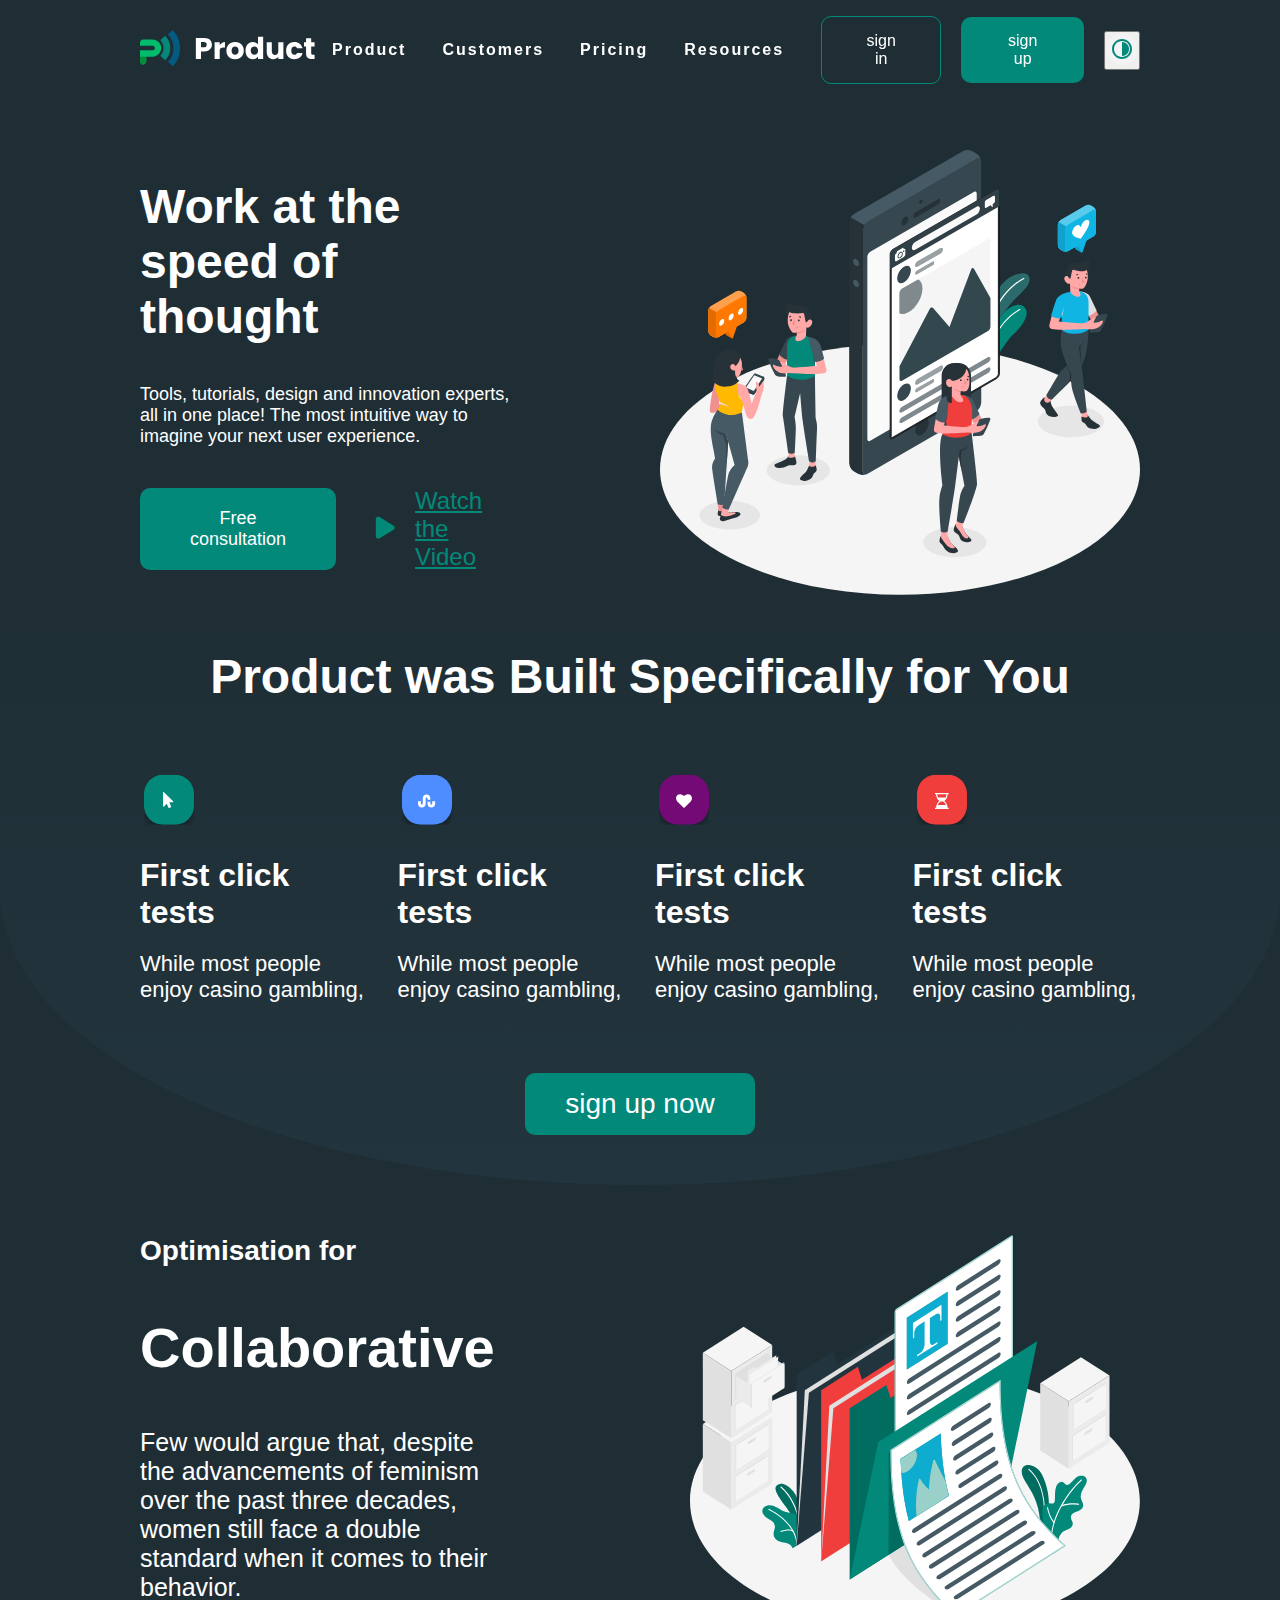
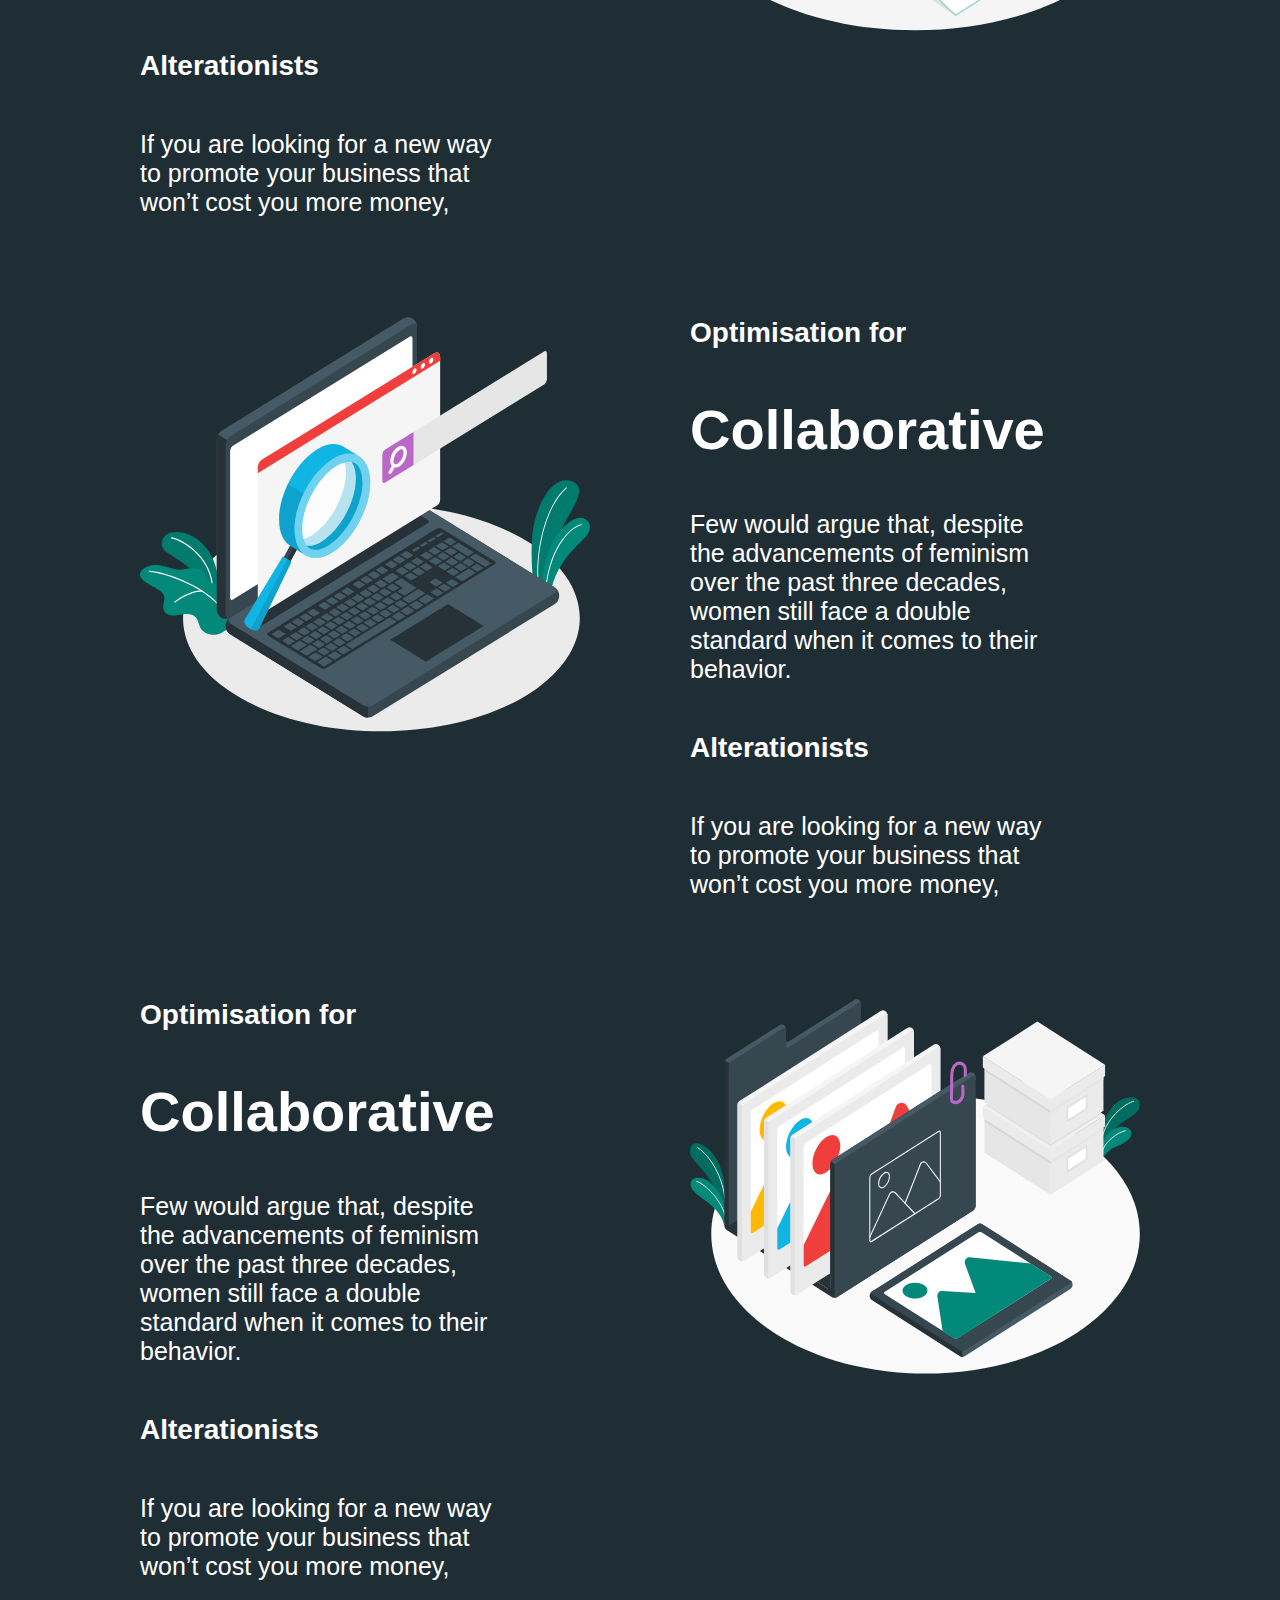
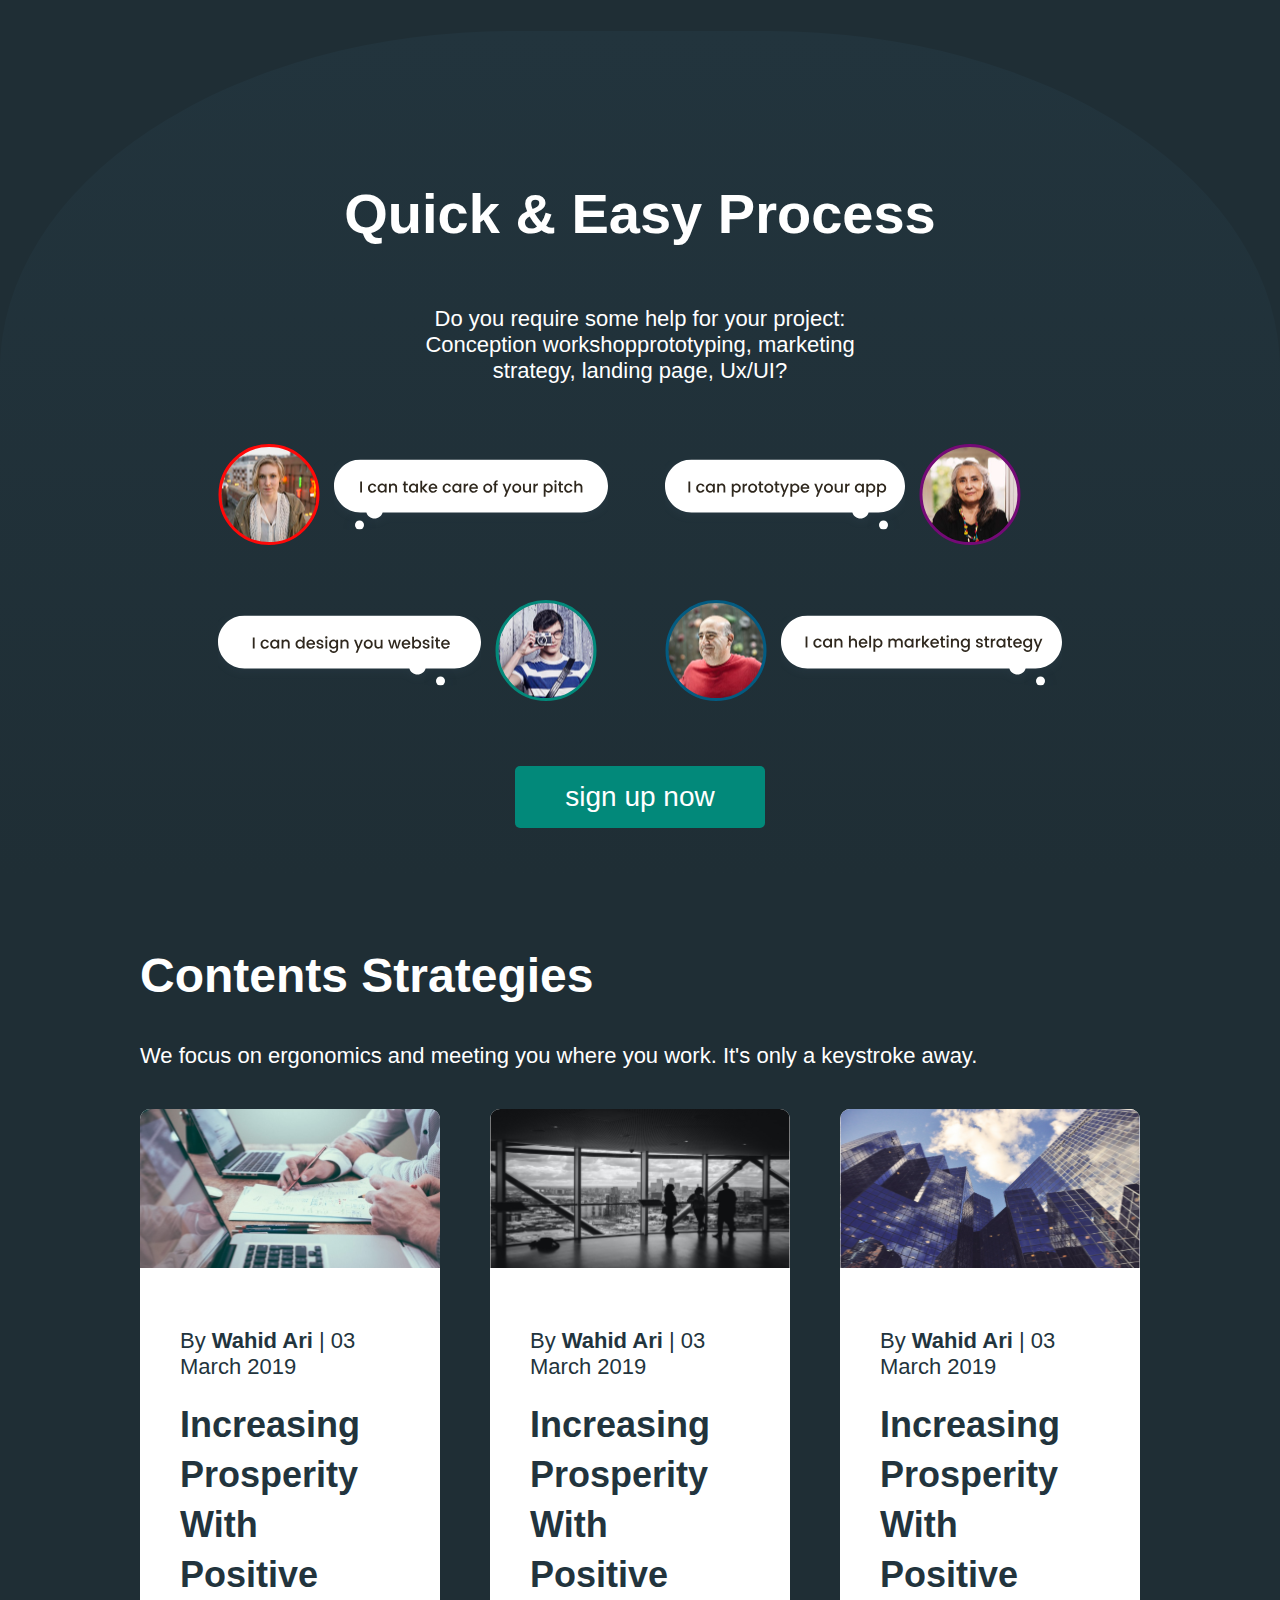
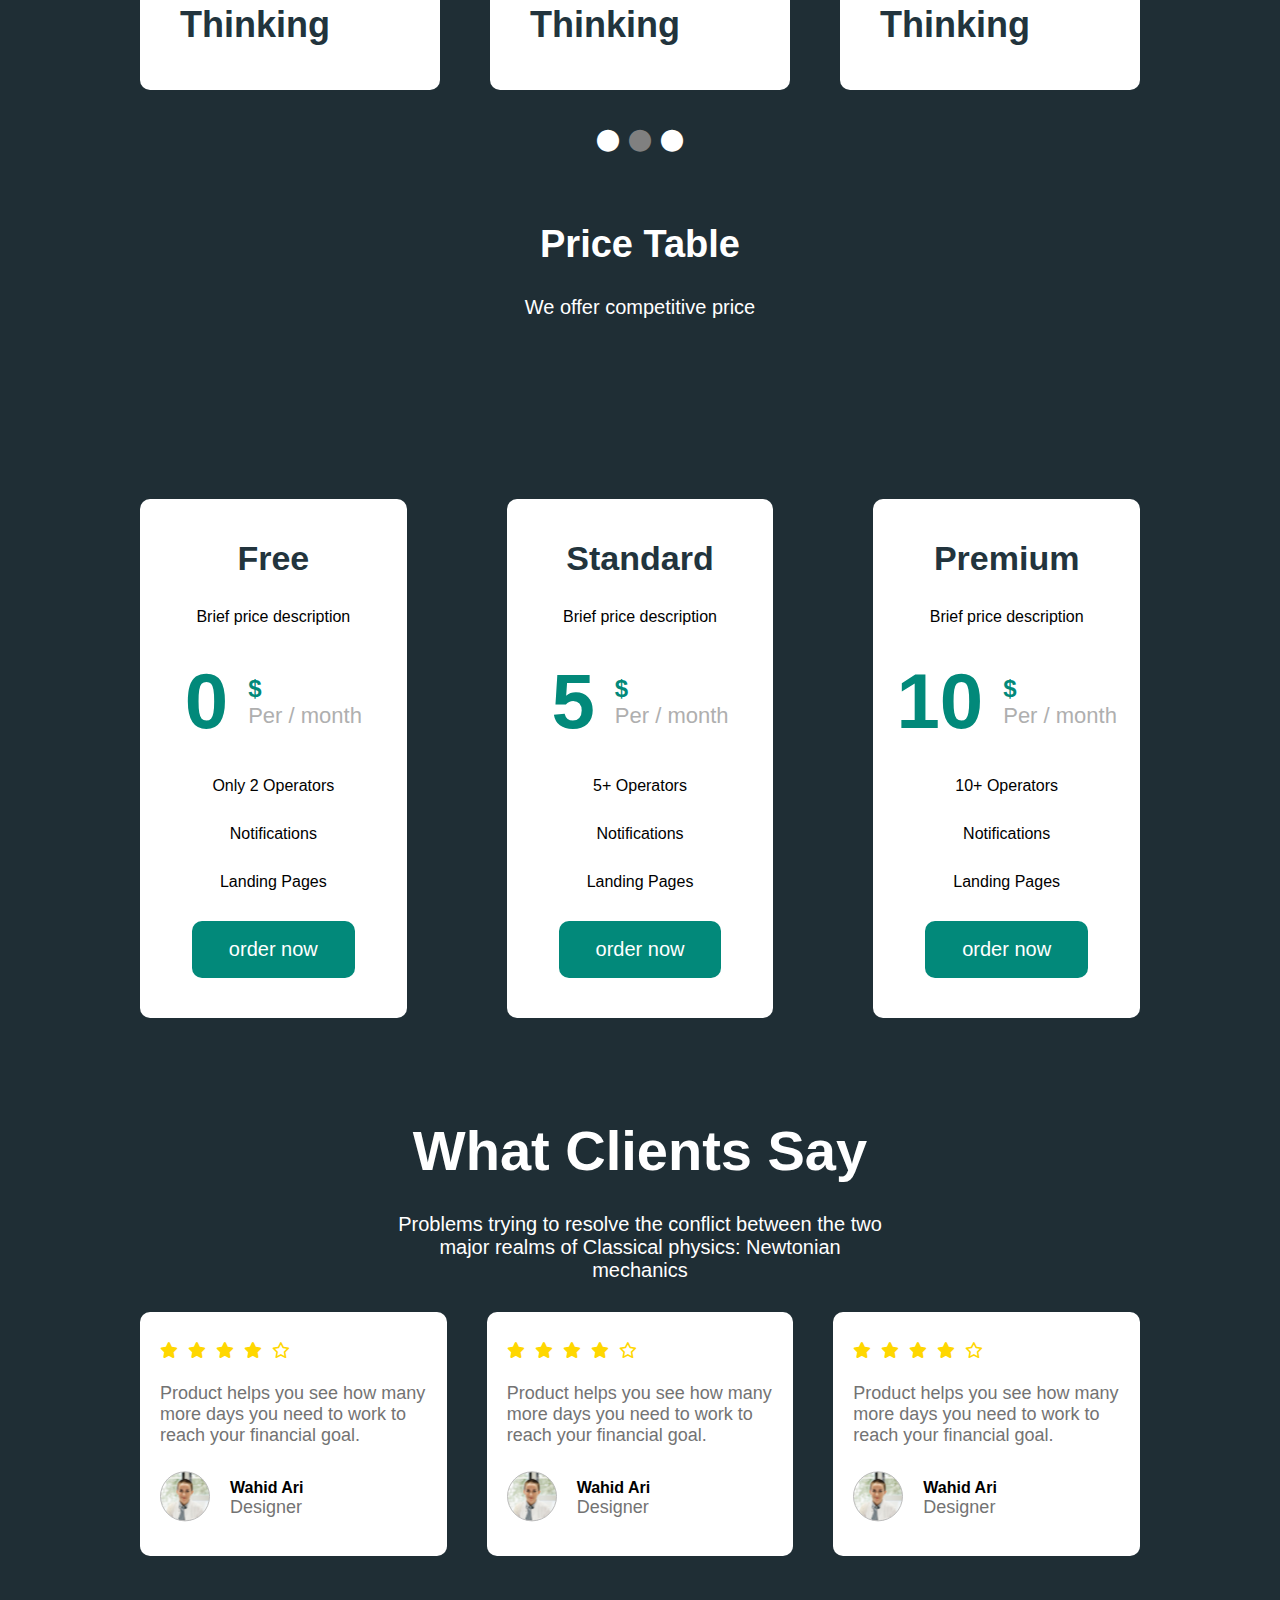
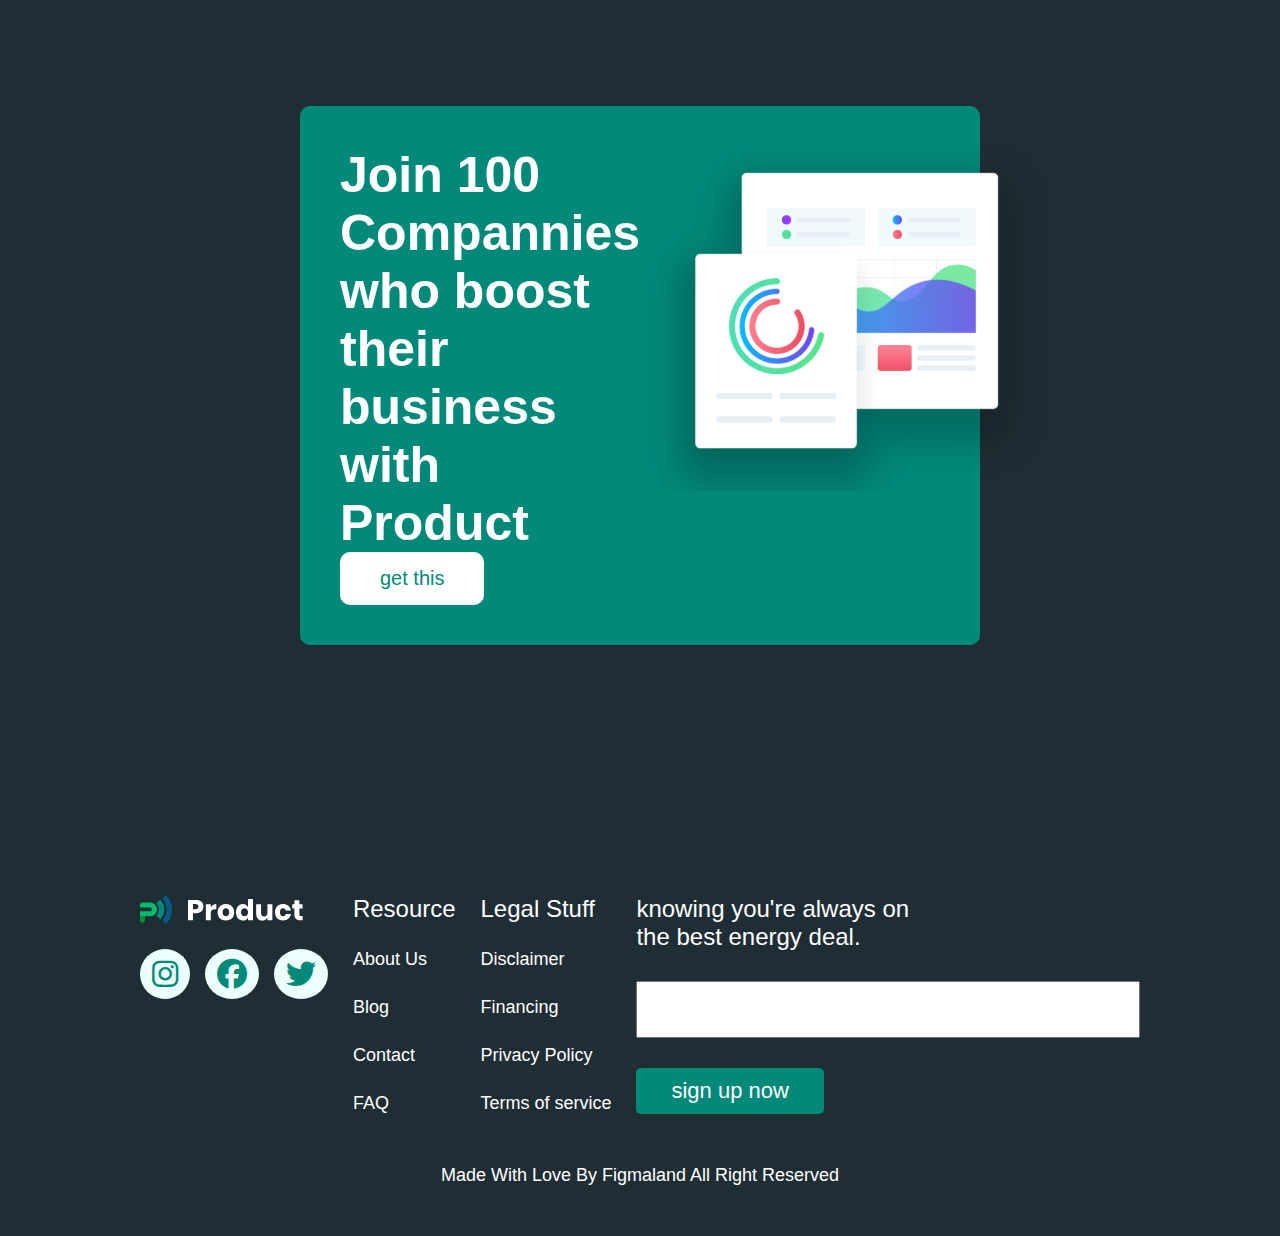
==== index.html @ 816d4dd4 "first commit" ====
<!DOCTYPE html>
<html lang="en">
  <head >
    <meta charset="UTF-8" />
    <meta name="viewport" content="width=device-width, initial-scale=1.0" />
    <link
      rel="stylesheet"
      href="https://cdnjs.cloudflare.com/ajax/libs/font-awesome/6.5.1/css/all.min.css"
    />
    <link rel="stylesheet" href="./css/style.min.css" />
    <title>Figma25</title>
  </head>
  <body class="body">
    <header class="header">
      <nav class="navbar">
        <div class="logo">
          <span><img src="./images/logo.svg" alt="" /></span>
          <span><img src="./images/logo2.svg" alt="" /></span>
        </div>

        <div class="nav-links2">
          <ul class="nav-2">
            <li><a href="#">Product</a></li>
            <li><a href="#">Customers</a></li>
            <li><a href="#">Pricing</a></li>
            <li><a href="#">Resources</a></li>
          </ul>

          <button onclick="save()">
            <!-- <i class="fa-solid fa-xmark"></i> -->
            <i class="fa-solid fa-arrow-left"></i>
          </button>
        </div>

        <div class="nav-right">
          <ul class="nav-links">
            <li class="links1"><a href="#">Product</a></li>
            <li class="links1"><a href="#">Customers</a></li>
            <li class="links1"><a href="#">Pricing</a></li>
            <li class="links1"><a href="#">Resources</a></li>
          </ul>
          <button class="nav-btn2">sign in</button>
          <button class="nav-btn">sign up</button>
          <button class="darkMode"><img src="./images/nav-right.svg" alt="" /></button>
          <button class="upp-btn burger">
            <!-- <i class="fa-solid fa-angles-down"></i> -->
            <!-- <i class="fa-solid fa-bars"></i> -->
            <i class="fa-solid fa-arrow-right"></i>
          </button>
        </div>
      </nav>
    </header>

    <main class="main">
      <section class="hero">
        <div class="hero-info">
          <h1>Work at the speed of thought</h1>
          <p>
            Tools, tutorials, design and innovation experts, all in one place!
            The most intuitive way to imagine your next user experience.
          </p>
          <div class="hero-play">
            <span><button class="hero-btn">Free consultation</button></span>
            <span class="hero-play__icon">
              <i class="fa-solid fa-play"></i>
              <ul>
                <li><a href="#">Watch the Video</a></li>
              </ul>
            </span>
          </div>
        </div>
        <div class="hero-img">
          <img src="./images/hero.svg" alt="" />
        </div>
      </section>

      <section class="product">
        <h1>Product was Built Specifically for You</h1>

        <div class="product-items">
          <div class="product-item">
            <span><img src="./images/icon1svg.svg" alt="" /></span>
            <h2>First click tests</h2>
            <p>While most people enjoy casino gambling,</p>
          </div>
          <div class="product-item">
            <span><img src="./images/icon2.svg" alt="" /></span>
            <h2>First click tests</h2>
            <p>While most people enjoy casino gambling,</p>
          </div>
          <div class="product-item">
            <span><img src="./images/icon3.svg" alt="" /></span>
            <h2>First click tests</h2>
            <p>While most people enjoy casino gambling,</p>
          </div>
          <div class="product-item">
            <span><img src="./images/icon4.svg" alt="" /></span>
            <h2>First click tests</h2>
            <p>While most people enjoy casino gambling,</p>
          </div>
        </div>
        <span><button class="product-btn">sign up now</button></span>
      </section>

      <section class="cards">
        <div class="card-info">
            <h5>Optimisation for</h5>
            <h2>Collaborative</h2>
            <p>Few would argue that, despite the advancements of feminism over the past three decades, women still face a double standard when it comes to their behavior. </p>
            <h5>Alterationists</h5>
            <p>If you are looking for a new way to promote your business that won’t cost you more money, </p>
        </div>
        <div class="card-img">
            <img src="./images/card1.svg" alt="">
        </div>
      </section>
      <section class="cards">
        <div class="card-img">
            <img src="./images/card2.svg" alt="">
        </div>
        <div class="card-info">
            <h5>Optimisation for</h5>
            <h2>Collaborative</h2>
            <p>Few would argue that, despite the advancements of feminism over the past three decades, women still face a double standard when it comes to their behavior. </p>
            <h5>Alterationists</h5>
            <p>If you are looking for a new way to promote your business that won’t cost you more money, </p>
        </div>
      </section>
      <section class="cards">
        <div class="card-info">
            <h5>Optimisation for</h5>
            <h2>Collaborative</h2>
            <p>Few would argue that, despite the advancements of feminism over the past three decades, women still face a double standard when it comes to their behavior. </p>
            <h5>Alterationists</h5>
            <p>If you are looking for a new way to promote your business that won’t cost you more money, </p>
        </div>
        <div class="card-img">
            <img src="./images/card3.svg" alt="">
        </div>
      </section>

      <!-- QUICK -->
      <section class="quick">
        <h1>Quick & Easy Process</h1>
        <p>Do you require some help for your project: Conception workshopprototyping, marketing strategy, landing page, Ux/UI?
        </p>
        <div class="quick-img">
            <span><img src="./images/quick.svg" alt=""></span>
            <span><img src="./images/quick2.svg" alt=""></span>
            <span><img src="./images/quick3.svg" alt=""></span>
            <span><img src="./images/quick4.svg" alt=""></span>
        </div>
        <span><button class="quick-btn">sign up now</button></span>
      </section>
      <!-- /QUICK -->


      <section class="content">
        <h1>Contents Strategies</h1>
        <p>We focus on ergonomics and meeting you where you work. It's only a keystroke away. </p>
        <div class="content-items">
          <div class="content-item">
            <img src="./images/content1.svg" alt="">
            <div class="content-item__text">
              <p>By <b>Wahid Ari</b> |  03 March 2019</p>  
              <h3>Increasing Prosperity With Positive Thinking</h3>
            </div>
          </div>
          <div class="content-item">
            <img src="./images/content2.svg" alt="">
            <div class="content-item__text">
              <p>By <b>Wahid Ari</b> |  03 March 2019</p>  
              <h3>Increasing Prosperity With Positive Thinking</h3>
            </div>
          </div>
          <div class="content-item">
            <img src="./images/content3.svg" alt="">
            <div class="content-item__text">
              <p>By <b>Wahid Ari</b> |  03 March 2019</p>  
              <h3>Increasing Prosperity With Positive Thinking</h3>
            </div>
          </div>
        </div>
        <div class="content-sircle">
          <span><i class="fa-solid fa-circle"></i></span>
          <span><i class="fa-solid fa-circle sircle1"></i></span>
          <span><i class="fa-solid fa-circle"></i></span>
        </div>
      </section>

      <section class="table">
        <h1 class="table-title">Price Table</h1>
        <p class="table-info">We offer competitive price</p>

        <div class="table-cards">
          <div class="table-card">
            <h2 class="table-card__title">Free</h2>
            <p>Brief price description</p>
            <div class="table-card__permonth">
              <h1>0</h1>
              <span>
                <h2>$</h2>
                <p>Per / month</p>
              </span>
            </div>
            <p>Only 2 Operators</p>
            <p>Notifications</p>
            <p>Landing Pages</p>
            <span><button class="table-btn">order now</button></span>
          </div>
          <div class="table-card">
            <h2 class="table-card__title">Standard</h2>
            <p>Brief price description</p>
            <div class="table-card__permonth">
              <h1>5</h1>
              <span>
                <h2>$</h2>
                <p>Per / month</p>
              </span>
            </div>
            <p>5+ Operators</p>
            <p>Notifications</p>
            <p>Landing Pages</p>
            <span><button class="table-btn">order now</button></span>
          </div>
          <div class="table-card">
            <h2 class="table-card__title">Premium</h2>
            <p>Brief price description</p>
            <div class="table-card__permonth">
              <h1>10</h1>
              <span>
                <h2>$</h2>
                <p>Per / month</p>
              </span>
            </div>
            <p>10+ Operators</p>
            <p>Notifications</p>
            <p>Landing Pages</p>
            <span><button class="table-btn">order now</button></span>
          </div>
        </div>
      </section>

      <section class="clients">
        <h1>What Clients Say</h1>
        <p>Problems trying to resolve the conflict between 
          the two major realms of Classical physics: Newtonian mechanics </p>
        <div class="clients-items">
          <div class="clients-item">
            <span class="stars">
              <i class="fa-solid fa-star"></i>
              <i class="fa-solid fa-star"></i>
              <i class="fa-solid fa-star"></i>
              <i class="fa-solid fa-star"></i>
              <i class="fa-regular fa-star"></i>
            </span>
            <p>Product helps you see how many 
              more days you need to work to 
              reach your financial goal.</p>
            <div class="client-img">
              <span><img src="./images/client1.svg" alt=""></span>
              <span>
                <h4>Wahid Ari</h4>
                <p>Designer</p>
              </span>
            </div>
          </div>
          <div class="clients-item">
            <span class="stars">
              <i class="fa-solid fa-star"></i>
              <i class="fa-solid fa-star"></i>
              <i class="fa-solid fa-star"></i>
              <i class="fa-solid fa-star"></i>
              <i class="fa-regular fa-star"></i>
            </span>
            <p>Product helps you see how many 
              more days you need to work to 
              reach your financial goal.</p>
            <div class="client-img">
              <span><img src="./images/client1.svg" alt=""></span>
              <span>
                <h4>Wahid Ari</h4>
                <p>Designer</p>
              </span>
            </div>
          </div>
          <div class="clients-item">
            <span class="stars">
              <i class="fa-solid fa-star"></i>
              <i class="fa-solid fa-star"></i>
              <i class="fa-solid fa-star"></i>
              <i class="fa-solid fa-star"></i>
              <i class="fa-regular fa-star"></i>
            </span>
            <p>Product helps you see how many 
              more days you need to work to 
              reach your financial goal.</p>
            <div class="client-img">
              <span><img src="./images/client1.svg" alt=""></span>
              <span>
                <h4>Wahid Ari</h4>
                <p>Designer</p>
              </span>
            </div>
          </div>
        </div>
      </section>

      <section class="biznes">
        <div class="biznes-box">
          <div class="biznes-info">
            <h1>Join 100 Compannies who boost their business with Product</h1>
            <span><button class="biznes-btn">get this</button></span>
          </div>
          <div class="biznes-img">
            <img src="./images/biznes.svg" alt="">
          </div>
        </div>
      </section>


    </main>

    <footer>
      <div class="footer-boxes">
        <div class="footer-logo">
          <span>
            <img src="./images/footer-logo.svg" alt="">
          </span>
          <span class="footer-logo__icons">
            <i class="fa-brands fa-instagram"></i>
            <i class="fa-brands fa-facebook"></i>
            <i class="fa-brands fa-twitter"></i>
          </span>
        </div>
  
        <ul>
          <li>Resource</li>
          <li><a href="#">About Us</a></li>
          <li><a href="#">Blog</a></li>
          <li><a href="#">Contact</a></li>
          <li><a href="#">FAQ</a></li>
        </ul>
        <ul>
          <li>Legal Stuff</li>
          <li><a href="#">Disclaimer</a></li>
          <li><a href="#">Financing</a></li>
          <li><a href="#">Privacy Policy</a></li>
          <li><a href="#">Terms of service</a></li>
        </ul>
  
        <div class="footer-right">
          <p>
            knowing you're always on the best energy deal. 
          </p>
          <div class="footer-input">
            <input type="text">
          </div>
          <span><button class="footer-btn">sign up now</button></span>
        </div>
      </div>

      <p class="footer-last-info">Made With Love By Figmaland All Right Reserved 
      </p>
    </footer>


    <script src="./main.js"></script>
  </body>
</html>
---- css/style.min.css ----
*{padding:0;margin:0;box-sizing:border-box;list-style:none;text-decoration:none;font-family:sans-serif}* i{cursor:pointer}* button{cursor:pointer}main{width:100%;background-color:#1f2e35;padding:50px 0 100px}header{width:100%;height:100px;padding:0 120px;display:flex;flex-direction:column;justify-content:center;position:sticky;top:0;gap:20px;background-color:#1f2e35;z-index:999}header nav{animation-name:navigation;animation-timing-function:ease;animation-duration:1s;width:100%;display:flex;justify-content:space-between;align-items:center;padding:0 20px;position:sticky;top:0}header nav .logo{display:flex;align-items:center;gap:15px}header nav .logo span img{cursor:pointer}header nav .nav-links{display:flex;gap:2px;align-items:center}header nav .nav-links li a{color:#fff;padding:5px 15px;border:2px solid rgba(0,0,0,0);transition:.6s;border-radius:5px;font-size:16px;font-weight:600;letter-spacing:2px}header nav .nav-links li a:focus{color:red}header nav .nav-links2{width:100%;-webkit-backdrop-filter:blur(10px);backdrop-filter:blur(10px);height:100vh;position:absolute;top:0;left:0;transform:translateX(-150%);transition:.8s;z-index:999;display:flex;padding-top:100px;flex-direction:column;gap:80px}header nav .nav-links2 .nav-2{display:flex;flex-direction:column;gap:50px;width:100%;align-items:center}header nav .nav-links2 .nav-2 li a{padding:10px 40px;border-radius:10px;color:#2a2a2a;background-color:#f0f8ff;box-shadow:1px 1px 10px gray;font-size:18px;transition:.5s}header nav .nav-links2 .nav-2 li a:hover{box-shadow:1px 1px 10px #202e3d}header nav .nav-links2 button{position:absolute;top:20px;right:20px;border:none;background:rgba(0,0,0,0)}header nav .nav-links2 button i{font-size:24px;color:#2a2a2a;transition:.2s;background-color:#f0f8ff;padding:6px 10px;border-radius:5px}header nav .nav-links2 button i:active{transform:rotate(720deg);transform:translateX(-100px)}header nav .nav-right{display:flex;align-items:center;gap:20px}header nav .nav-right .nav-btn{padding:15px 40px;border:none;border-radius:10px;color:#fff;font-size:16px;cursor:pointer;background-color:#02897a;transition:.6s}header nav .nav-right .nav-btn:hover{box-shadow:5px 5px 3px #02897a}header nav .nav-right .nav-btn2{background-color:rgba(0,0,0,0);padding:15px 40px;border:1px solid #02897a;border-radius:10px;color:#fff;font-size:16px;cursor:pointer;transition:.6s}header nav .nav-right .nav-btn2:hover{box-shadow:5px 5px 3px #02897a}header nav .nav-right .upp-btn{border-radius:50%;outline:none;border:none;display:flex;justify-content:center;align-items:center;display:none}header nav .nav-right .upp-btn i{display:flex;justify-content:center;align-items:center;color:#202e3d;cursor:pointer;font-size:22px;transition:.5s;background-color:#f0f8ff;padding:6px 10px;border-radius:5px}header .nav22 p{color:#e4e4e4}@media(max-width: 786px){header{padding:0 20px}header nav ul .links1{display:none}header nav .nav-right .upp-btn{display:block}}.navbar.active .nav-links2{transform:translateX(0)}.navbar.active .nav-right .upp-btn{transition:.4s;transform:translateX(600px)}.body.avtive .main{background-color:#fff}@keyframes navigation{0%{transform:translateY(-120px)}100%{transform:translateX(0)}}.hero{display:flex;padding:0 140px}.hero .hero-info{flex:1;display:flex;flex-direction:column;justify-content:center;gap:40px;padding-right:15%;animation-name:hero-left;animation-timing-function:ease;animation-duration:1s}.hero .hero-info h1{font-size:48px;color:#fff}.hero .hero-info p{font-size:18px;color:#fff}.hero .hero-info .hero-play{display:flex;align-items:center;gap:40px}.hero .hero-info .hero-play .hero-btn{padding:20px 50px;border:none;border-radius:10px;color:#fff;background-color:#02897a;font-size:18px;cursor:pointer;transition:.6s}.hero .hero-info .hero-play .hero-btn:hover{box-shadow:5px 5px 3px #02897a}.hero .hero-info .hero-play .hero-play__icon{display:flex;align-items:center;gap:20px}.hero .hero-info .hero-play .hero-play__icon i{color:#02897a;font-size:25px}.hero .hero-info .hero-play .hero-play__icon ul li a{font-size:24px;text-decoration:underline;color:#02897a}.hero .hero-img{flex:1.3;animation-name:hero-right;animation-timing-function:ease;animation-duration:1s}.hero .hero-img img{width:100%}@keyframes hero-left{0%{transform:translateX(-500px)}100%{transform:translateX(0)}}@keyframes hero-right{0%{transform:translateX(500px)}100%{transform:translateX(0)}}.product{width:100%;display:flex;flex-direction:column;align-items:center;gap:40px;padding:50px 0;border-radius:0 0 50% 50%;background:linear-gradient(to bottom, #1F2E35, #22343D)}.product h1{color:#fff;font-size:48px}.product .product-items{width:100%;display:flex;gap:30px;padding:30px 140px}.product .product-items .product-item{flex:1;display:flex;flex-direction:column;gap:20px}.product .product-items .product-item h2{color:#fff;font-size:32px}.product .product-items .product-item p{color:#fff;font-size:22px}.product .product-btn{padding:15px 40px;border-radius:10px;border:none;background-color:#02897a;font-size:28px;color:#fff}.cards{width:100%;padding:50px 140px;display:flex;gap:100px}.cards .card-img{flex:1}.cards .card-img img{width:100%}.cards .card-info{flex:1;display:flex;flex-direction:column;justify-content:center;gap:48px}.cards .card-info h5{color:#fff;font-size:28px}.cards .card-info h2{font-size:56px;color:#fff}.cards .card-info p{font-size:25px;color:#fff;width:80%;font-weight:100}.quick{width:100%;display:flex;flex-direction:column;gap:60px;align-items:center;padding:150px 0 50px;border-radius:40% 40% 0% 0%;background:linear-gradient(to top, #1F2E35, #22343D)}.quick h1{font-size:56px;color:#fff}.quick p{font-size:22px;color:#fff;width:40%;text-align:center}.quick .quick-img{display:grid;grid-template-columns:repeat(2, 1fr);gap:50px}.quick .quick-btn{padding:15px 50px;border-radius:5px;border:none;background-color:#02897a;font-size:28px;color:#fff}.content{width:100%;display:flex;flex-direction:column;padding:70px 140px 20px;gap:40px}.content h1{font-size:48px;color:#fff}.content p{font-size:22px;color:#fff}.content .content-items{width:100%;display:flex;gap:50px}.content .content-items .content-item{flex:1;display:flex;flex-direction:column;gap:20px;background-color:#fff;transition:.6s;border-radius:10px}.content .content-items .content-item:hover{box-shadow:1px 1px 10px #fff}.content .content-items .content-item img{width:100%;border-radius:10px 10px 0 0}.content .content-items .content-item .content-item__text{display:flex;flex-direction:column;gap:20px;padding:40px}.content .content-items .content-item .content-item__text p{color:#22343d}.content .content-items .content-item .content-item__text h3{color:#22343d;font-size:36px;line-height:50px}.content .content-sircle{display:flex;justify-content:center;gap:10px}.content .content-sircle i{font-size:22px;color:#fff}.content .content-sircle .sircle1{color:gray}.table{width:100%;display:flex;flex-direction:column;gap:30px;padding:50px 140px;align-items:center}.table .table-title{font-size:38px;color:#fff}.table .table-info{font-size:20px;color:#fff}.table .table-cards{width:100%;display:flex;gap:100px;padding-top:150px}.table .table-cards .table-card{background-color:#fff;flex:1;display:flex;flex-direction:column;align-items:center;gap:30px;padding:40px 0;transition:.6s;border-radius:10px}.table .table-cards .table-card .table-card__title{font-size:34px;color:#22343d}.table .table-cards .table-card .table-card__permonth{display:flex;gap:20px;align-items:center}.table .table-cards .table-card .table-card__permonth h1{font-size:78px;color:#02897a;font-weight:900}.table .table-cards .table-card .table-card__permonth span h2{color:#02897a;font-size:24px}.table .table-cards .table-card .table-card__permonth span p{color:#afafaf;font-size:22px}.table .table-cards .table-card .table-btn{padding:15px 35px;font-size:20px;border-radius:10px;border:2px solid rgba(0,0,0,0);color:#fff;background-color:#02897a}.table .table-cards .table-card:hover{background-color:#02897a;color:#fff}.table .table-cards .table-card:hover .table-card__title{color:#fff}.table .table-cards .table-card:hover .table-card__permonth h1{color:#fff}.table .table-cards .table-card:hover .table-card__permonth h2{color:#fff}.table .table-cards .table-card:hover .table-card__permonth p{color:#fff}.table .table-cards .table-card:hover .table-btn{background-color:#fff;color:#02897a}.clients{width:100%;display:flex;flex-direction:column;gap:30px;align-items:center;padding:50px 140px}.clients h1{font-size:56px;text-align:center;color:#fff}.clients p{font-size:20px;text-align:center;color:#fff;width:50%}.clients .clients-items{width:100%;display:flex;gap:40px}.clients .clients-items .clients-item{flex:1;background-color:#fff;display:flex;flex-direction:column;gap:25px;padding:30px 20px;border-radius:10px}.clients .clients-items .clients-item .stars{display:flex;gap:10px}.clients .clients-items .clients-item .stars i{color:gold}.clients .clients-items .clients-item p{font-size:18px;color:#737373;width:100%;text-align:start}.clients .clients-items .clients-item .client-img{display:flex;align-items:center;gap:20px}.biznes{width:100%;padding:100px 300px}.biznes .biznes-box{background-color:#02897a;border-radius:10px;padding:40px;display:flex}.biznes .biznes-box .biznes-info{flex:2;display:flex;flex-direction:column;justify-content:space-evenly}.biznes .biznes-box .biznes-info h1{font-size:50px;color:#fff}.biznes .biznes-box .biznes-info .biznes-btn{padding:15px 40px;font-size:20px;color:#02897a;background-color:#fff;border:none;border-radius:10px}.biznes .biznes-box .biznes-iimg{flex:1}.biznes .biznes-box .biznes-iimg img{width:100%}footer{width:100%;padding:50px 140px;background-color:#1f2e35}footer .footer-boxes{display:flex;justify-content:space-between;width:100%}footer .footer-boxes .footer-logo{display:flex;flex-direction:column;gap:20px}footer .footer-boxes .footer-logo .footer-logo__icons{display:flex;gap:15px}footer .footer-boxes .footer-logo .footer-logo__icons i{font-size:30px;padding:10px 12px;border-radius:50%;background-color:#edfffc;color:#02897a}footer .footer-boxes ul{display:flex;flex-direction:column;gap:20px}footer .footer-boxes ul li{font-size:24px;color:#fff}footer .footer-boxes ul li a{color:#fff;font-size:18px}footer .footer-boxes .footer-right{display:flex;flex-direction:column;gap:30px}footer .footer-boxes .footer-right p{color:#fff;font-size:24px;width:60%}footer .footer-boxes .footer-right .footer-input{width:100%}footer .footer-boxes .footer-right .footer-input input{width:100%;padding:15px 5px;font-size:20px;outline:none}footer .footer-boxes .footer-right .footer-btn{padding:10px 35px;font-size:22px;color:#fff;background-color:#02897a;border:none;border-radius:5px}footer .footer-last-info{font-size:18px;text-align:center;color:#fff;padding-top:50px}
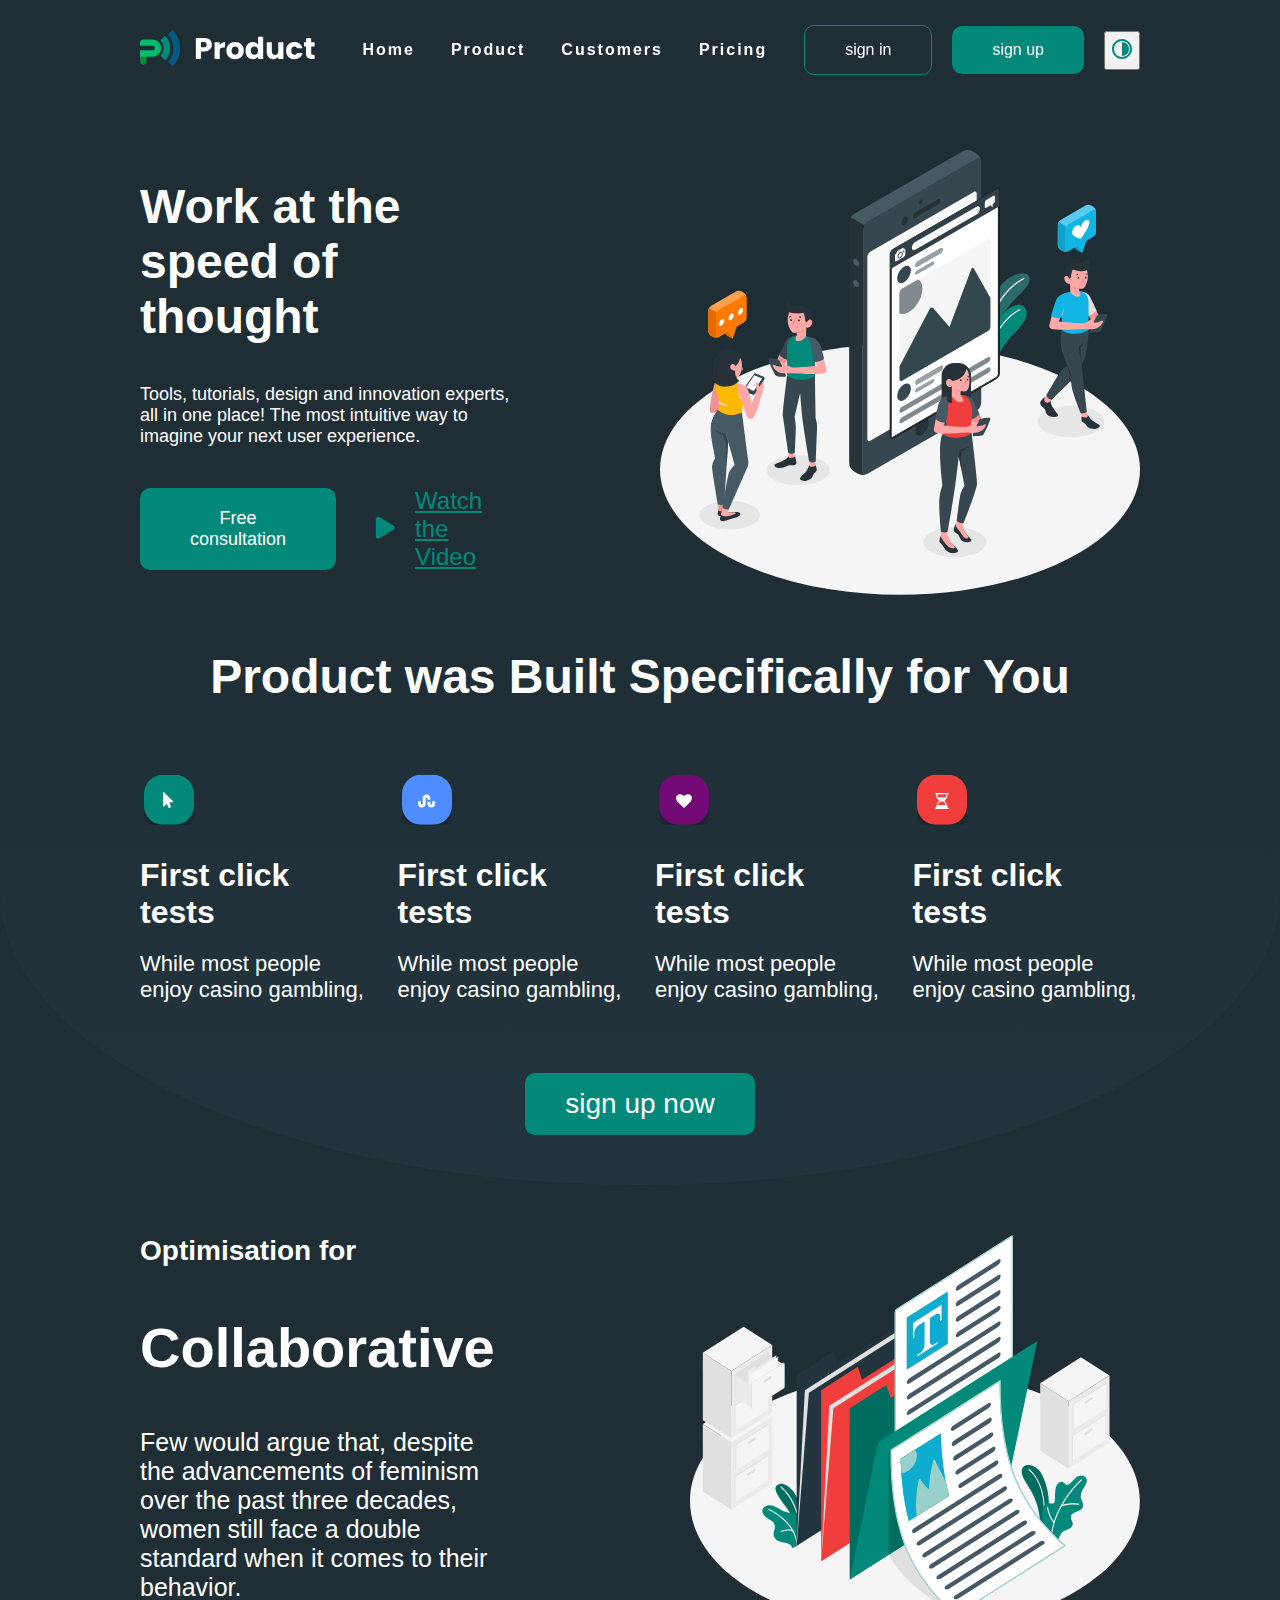
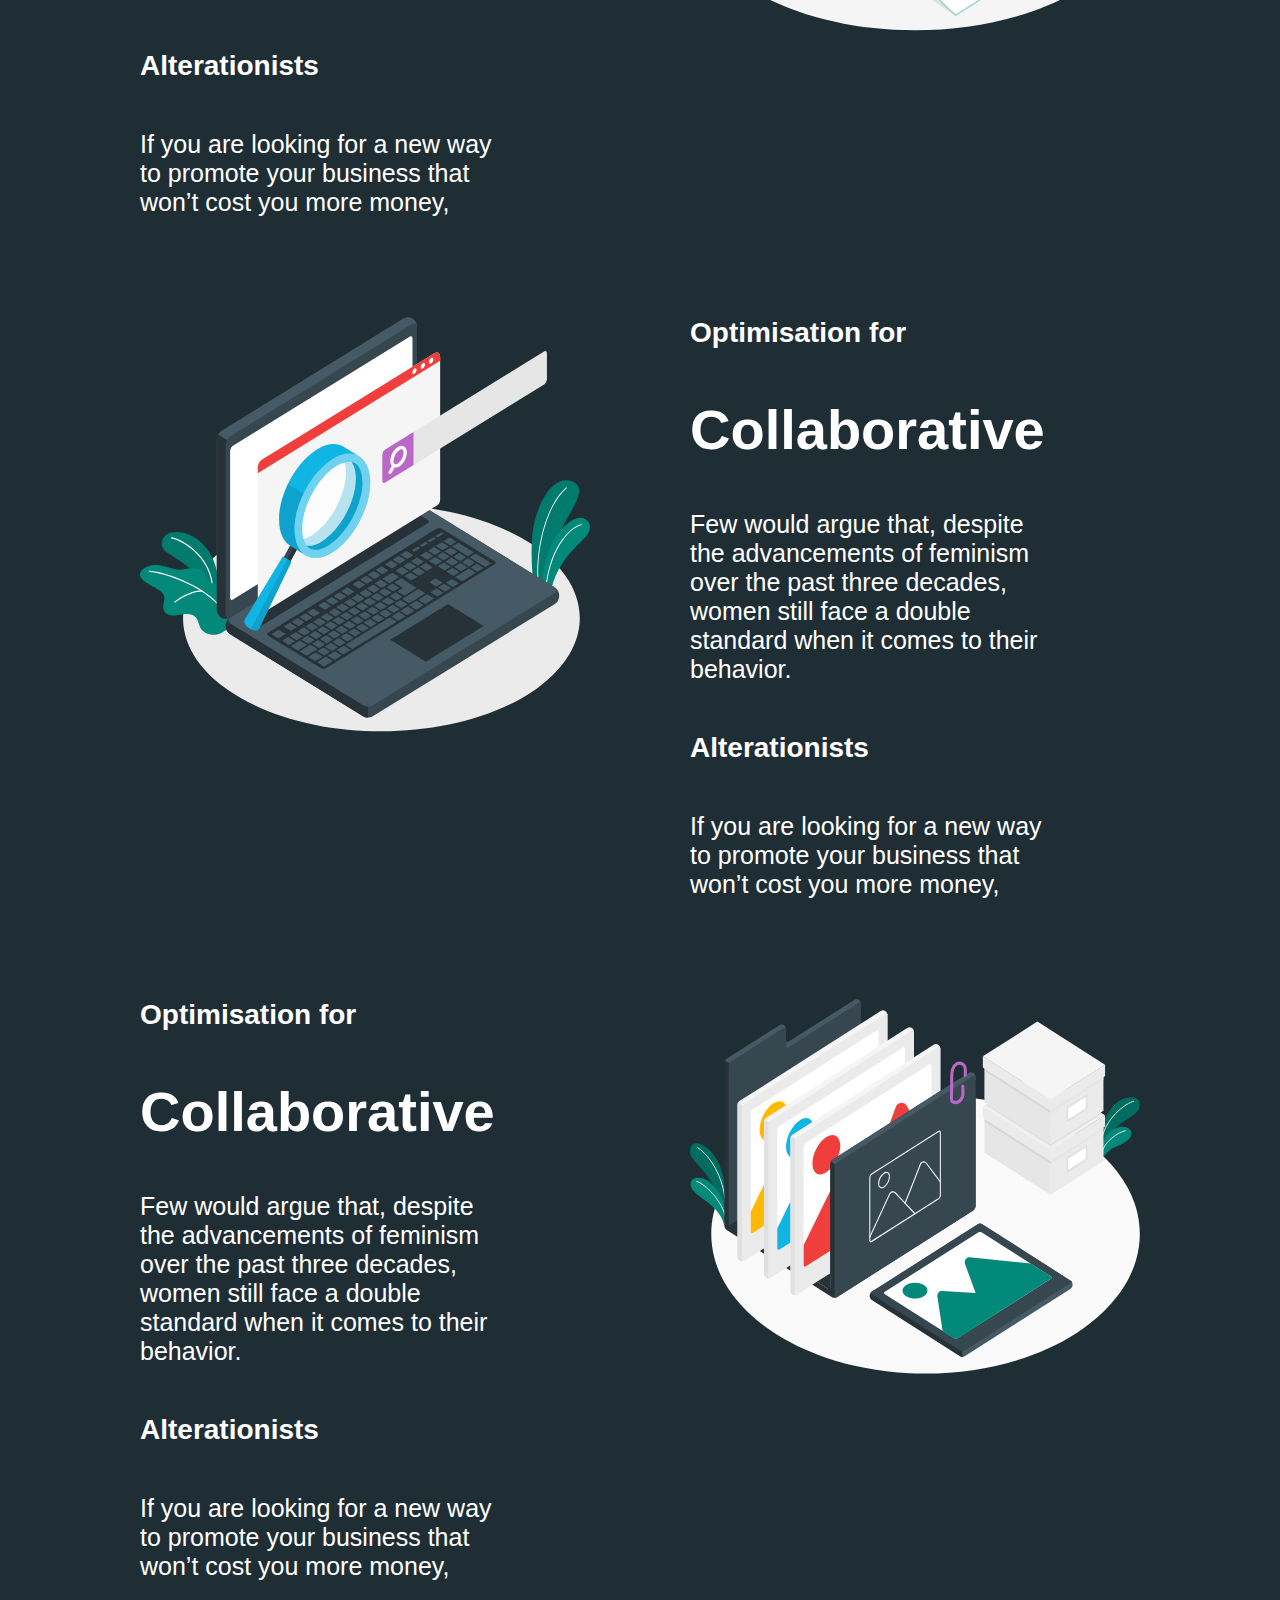
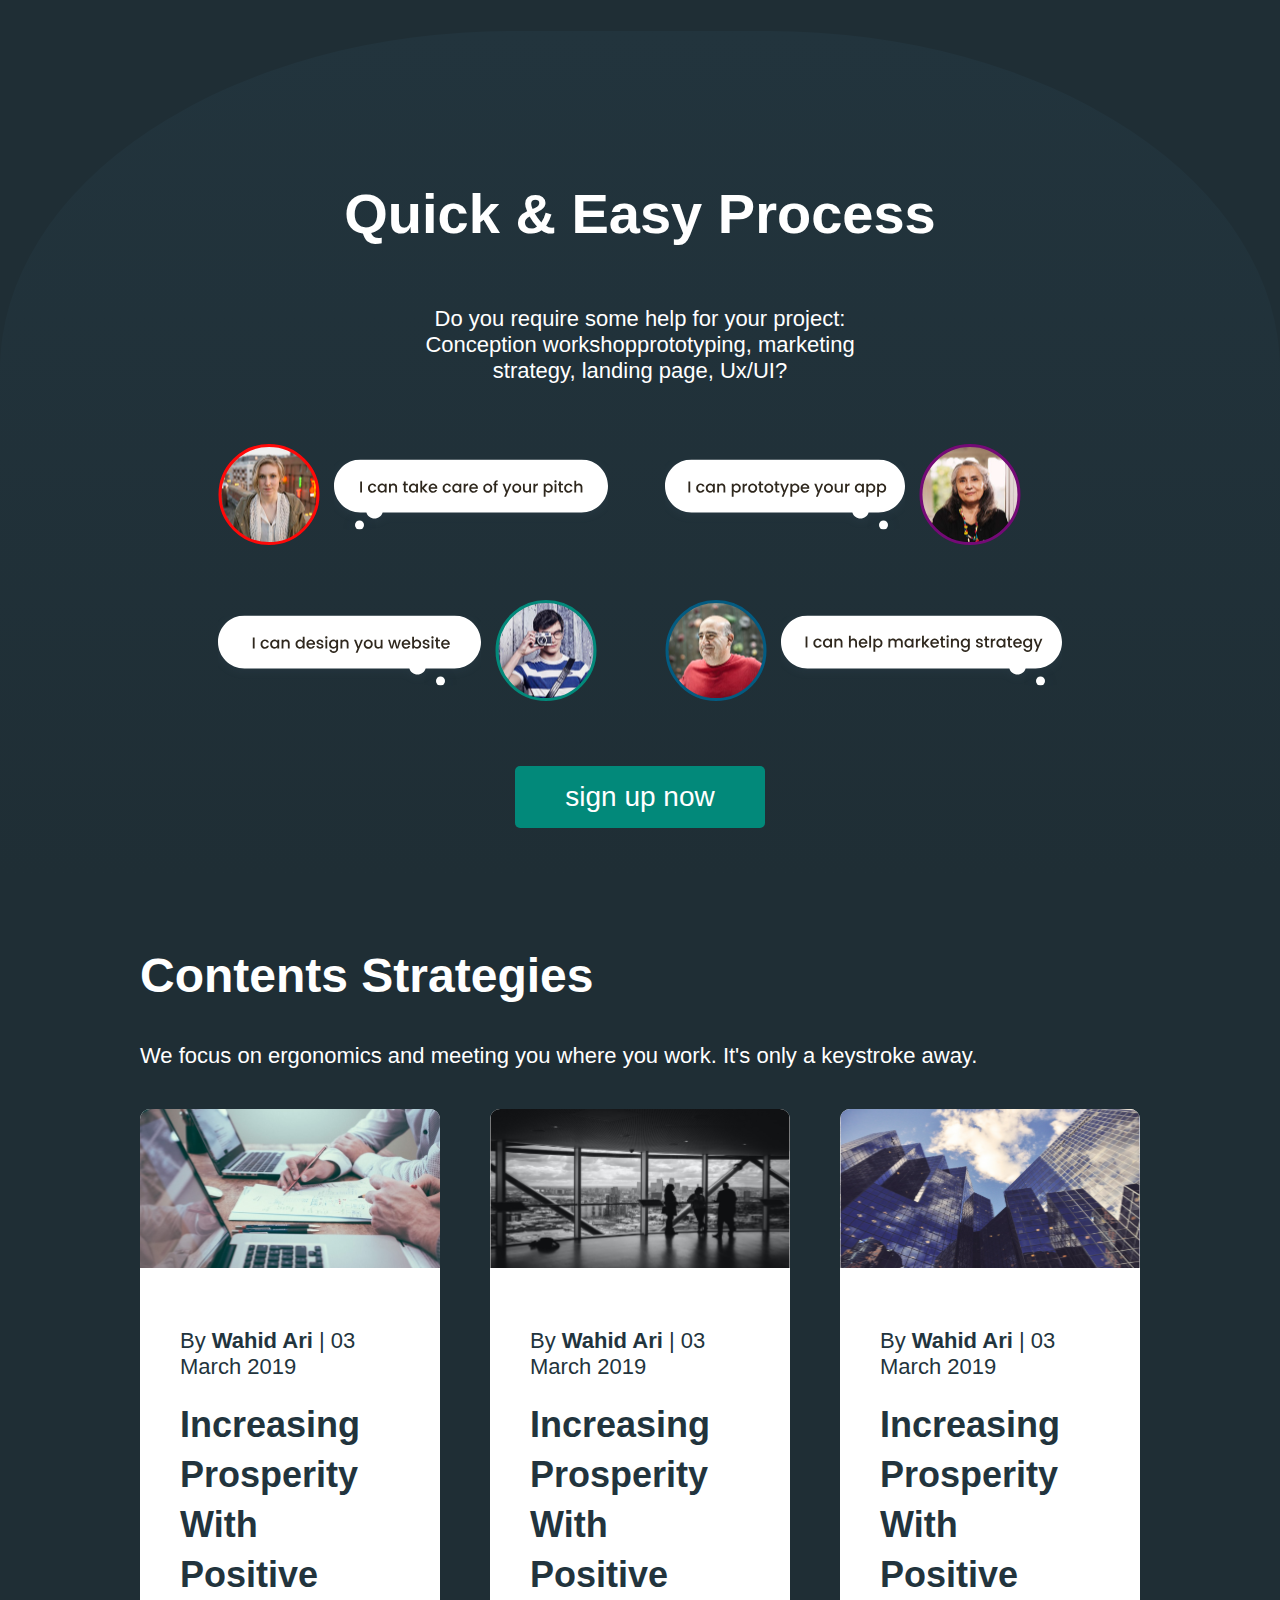
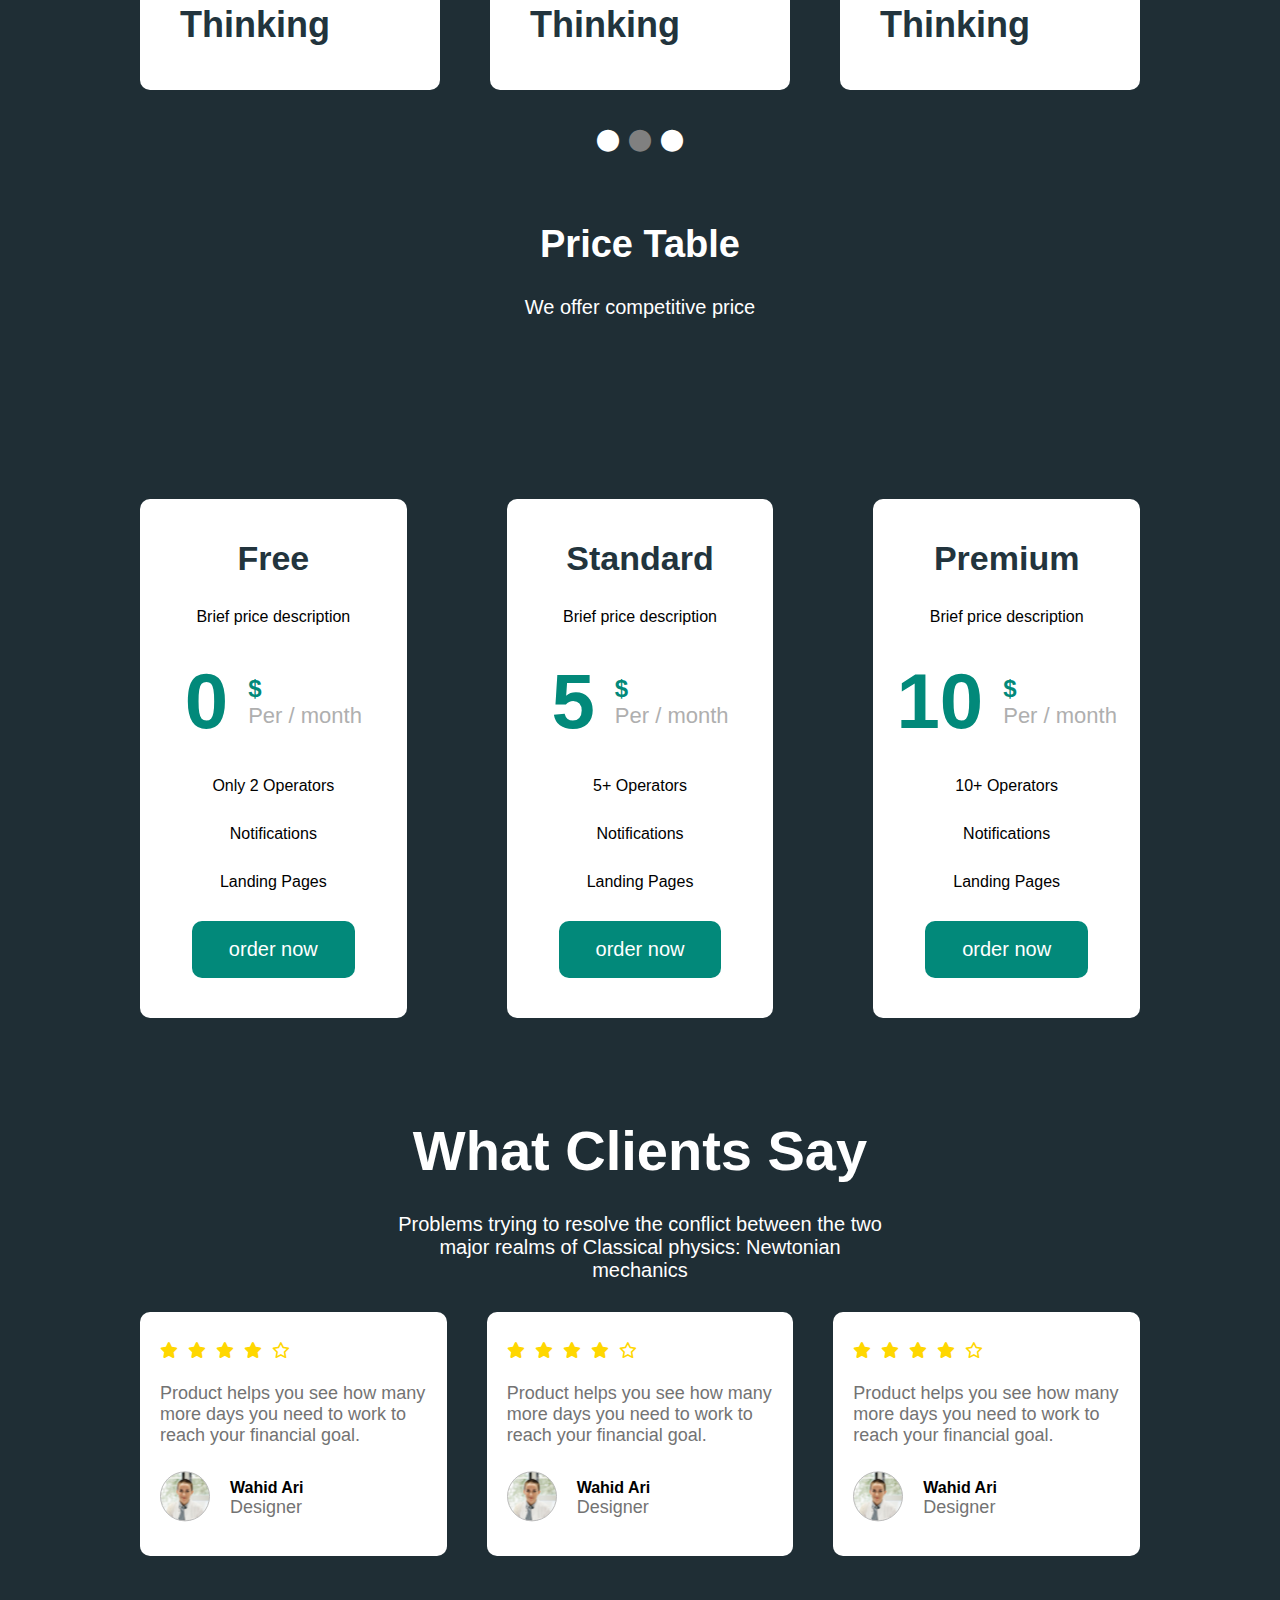
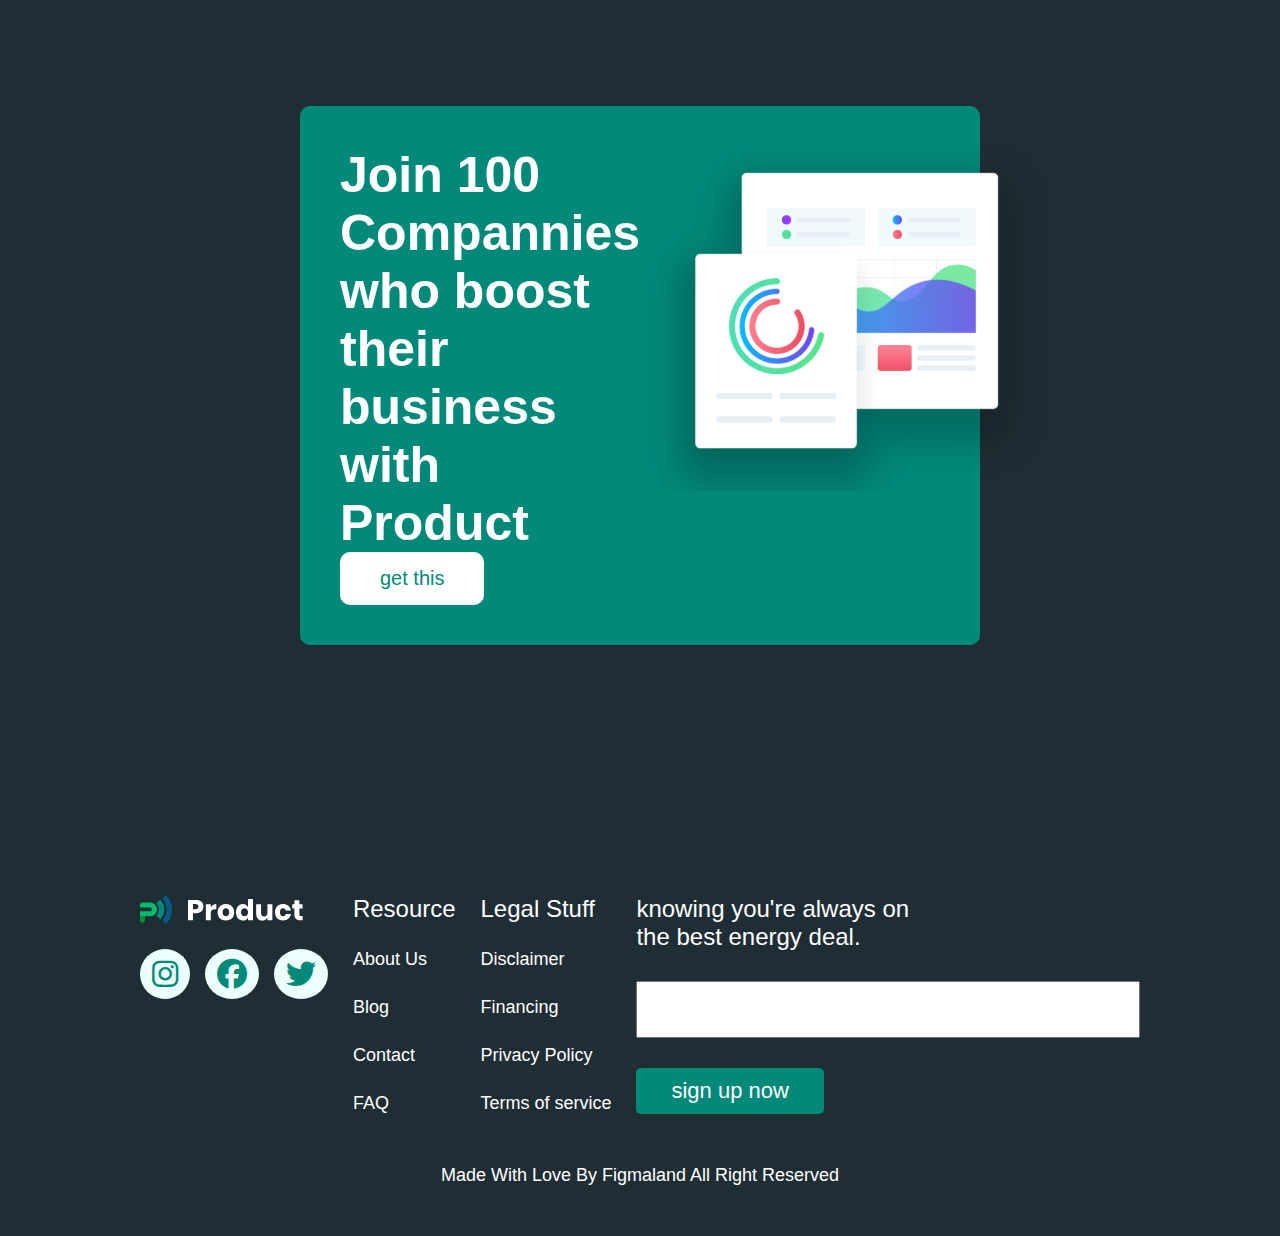
==== commit b792e4d3: "main" ====
--- a/index.html
+++ b/index.html
@@ -20,10 +20,10 @@
 
         <div class="nav-links2">
           <ul class="nav-2">
+            <li><a href="#">Home</a></li>
             <li><a href="#">Product</a></li>
-            <li><a href="#">Customers</a></li>
-            <li><a href="#">Pricing</a></li>
-            <li><a href="#">Resources</a></li>
+            <li><a href="./pages/customer.html">Customers</a></li>
+            <li><a href="./pages/pricing.html">Pricing</a></li>
           </ul>
 
           <button onclick="save()">
@@ -34,10 +34,10 @@
 
         <div class="nav-right">
           <ul class="nav-links">
+            <li class="links1"><a href="#">Home</a></li>
             <li class="links1"><a href="#">Product</a></li>
-            <li class="links1"><a href="#">Customers</a></li>
-            <li class="links1"><a href="#">Pricing</a></li>
-            <li class="links1"><a href="#">Resources</a></li>
+            <li class="links1"><a href="./pages/customer.html">Customers</a></li>
+            <li class="links1"><a href="./pages/pricing.html">Pricing</a></li>
           </ul>
           <button class="nav-btn2">sign in</button>
           <button class="nav-btn">sign up</button>
@@ -368,3 +368,9 @@
     <script src="./main.js"></script>
   </body>
 </html>
+
+
+<!-- git commit -m "first commit"
+git branch -M main
+git remote add origin https://github.com/sherikbro/homework25figma.git
+git push -u origin main -->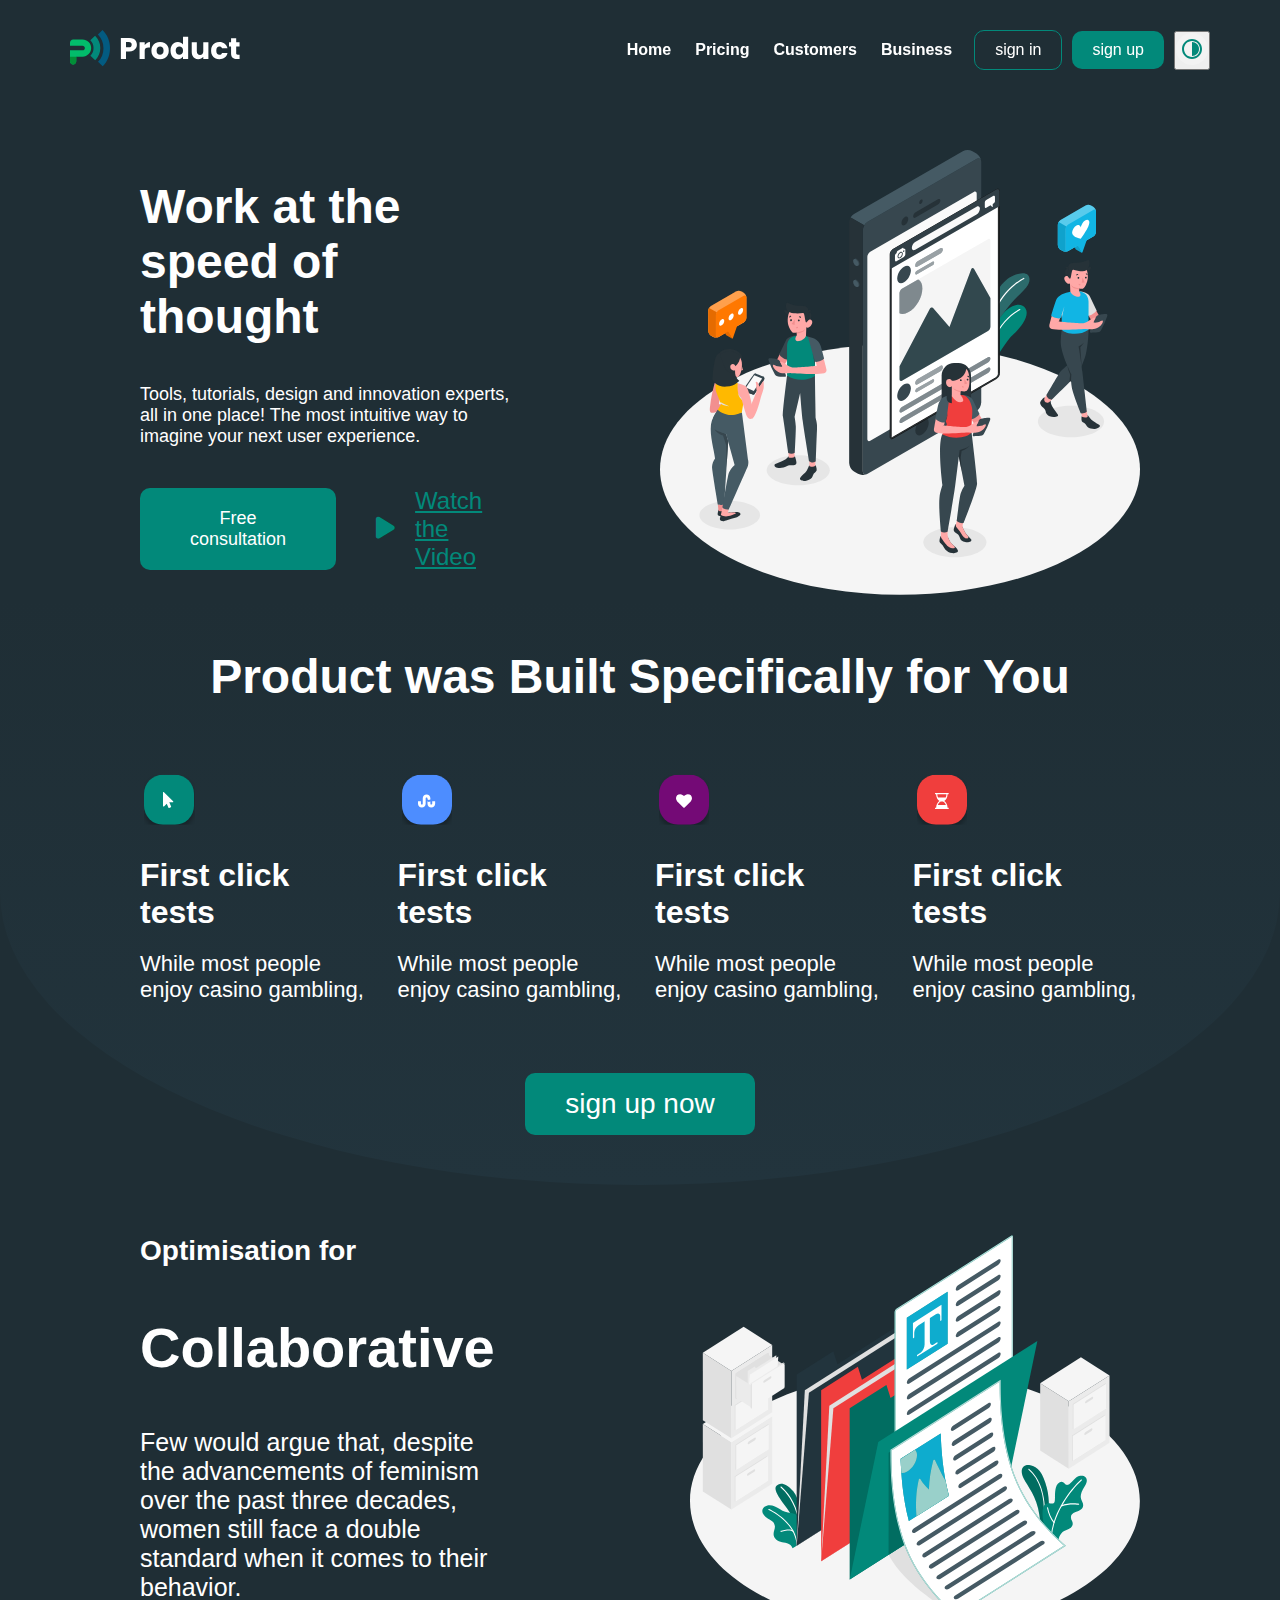
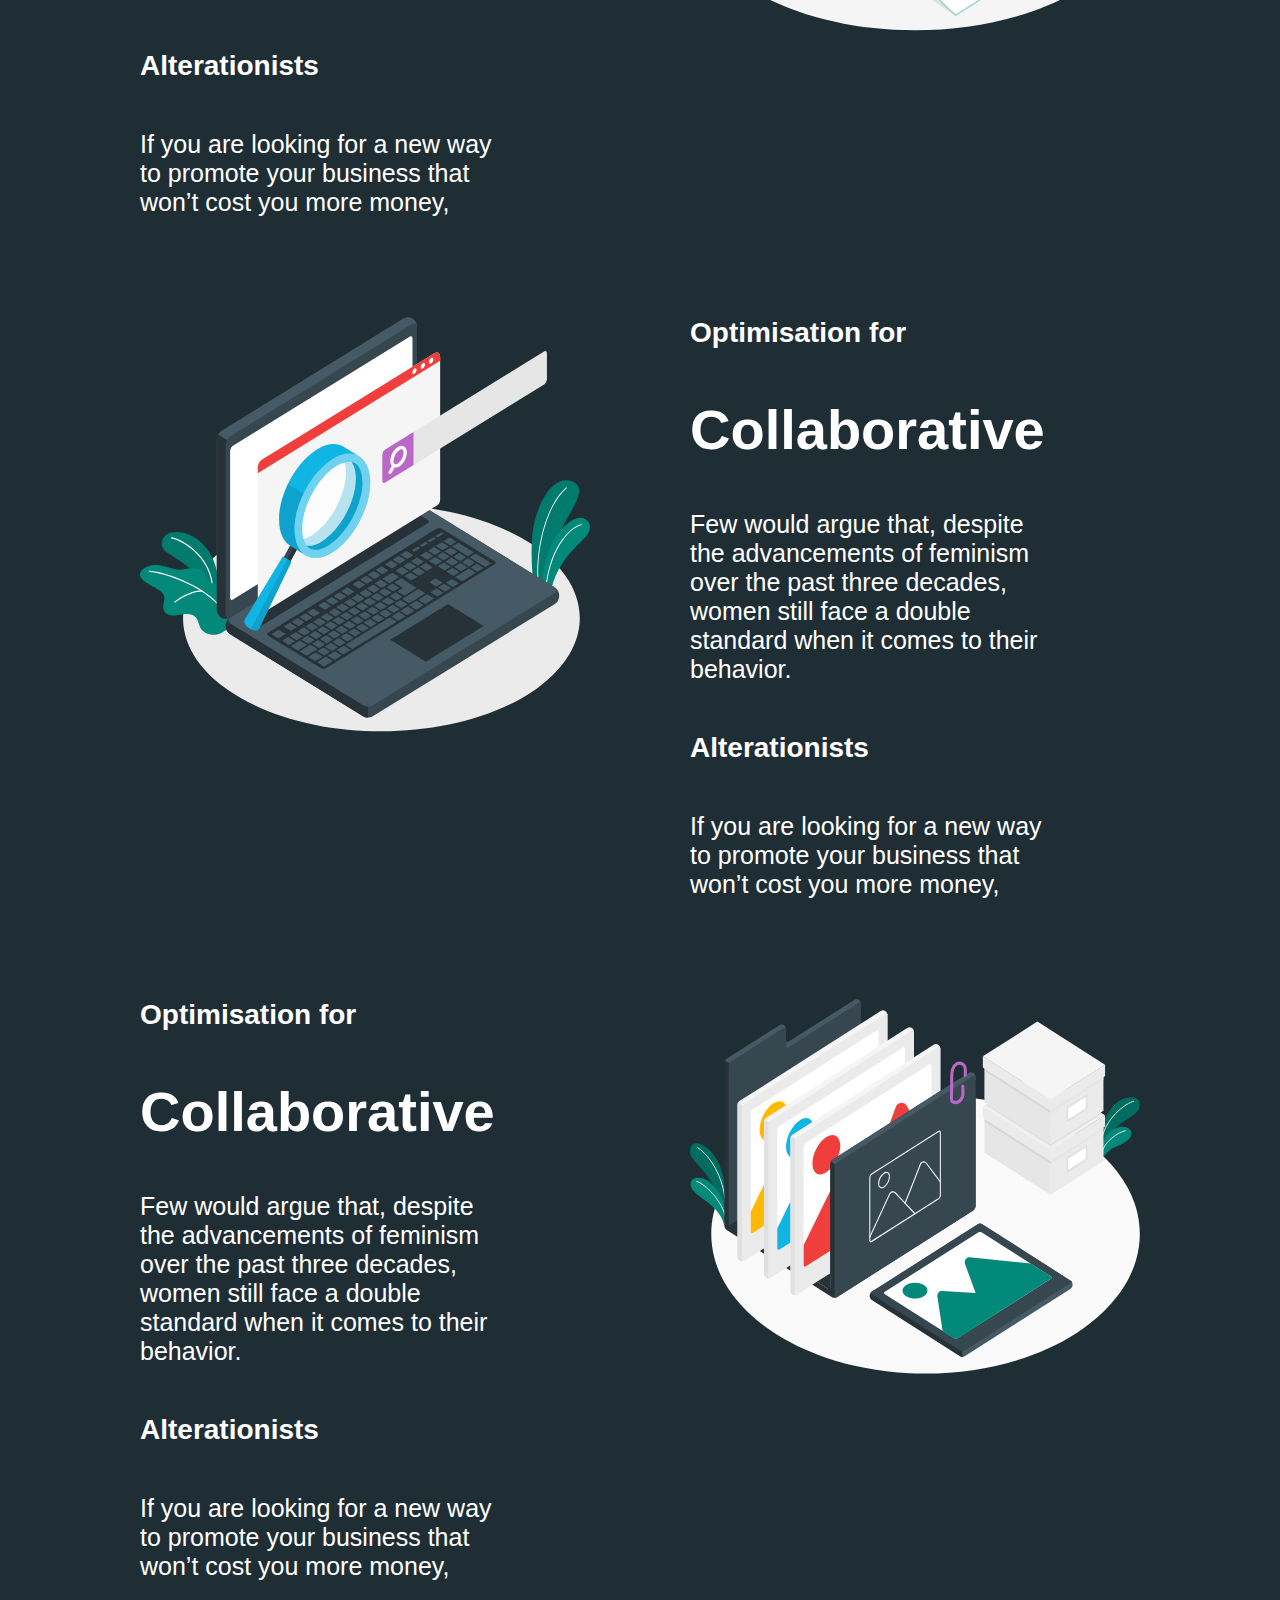
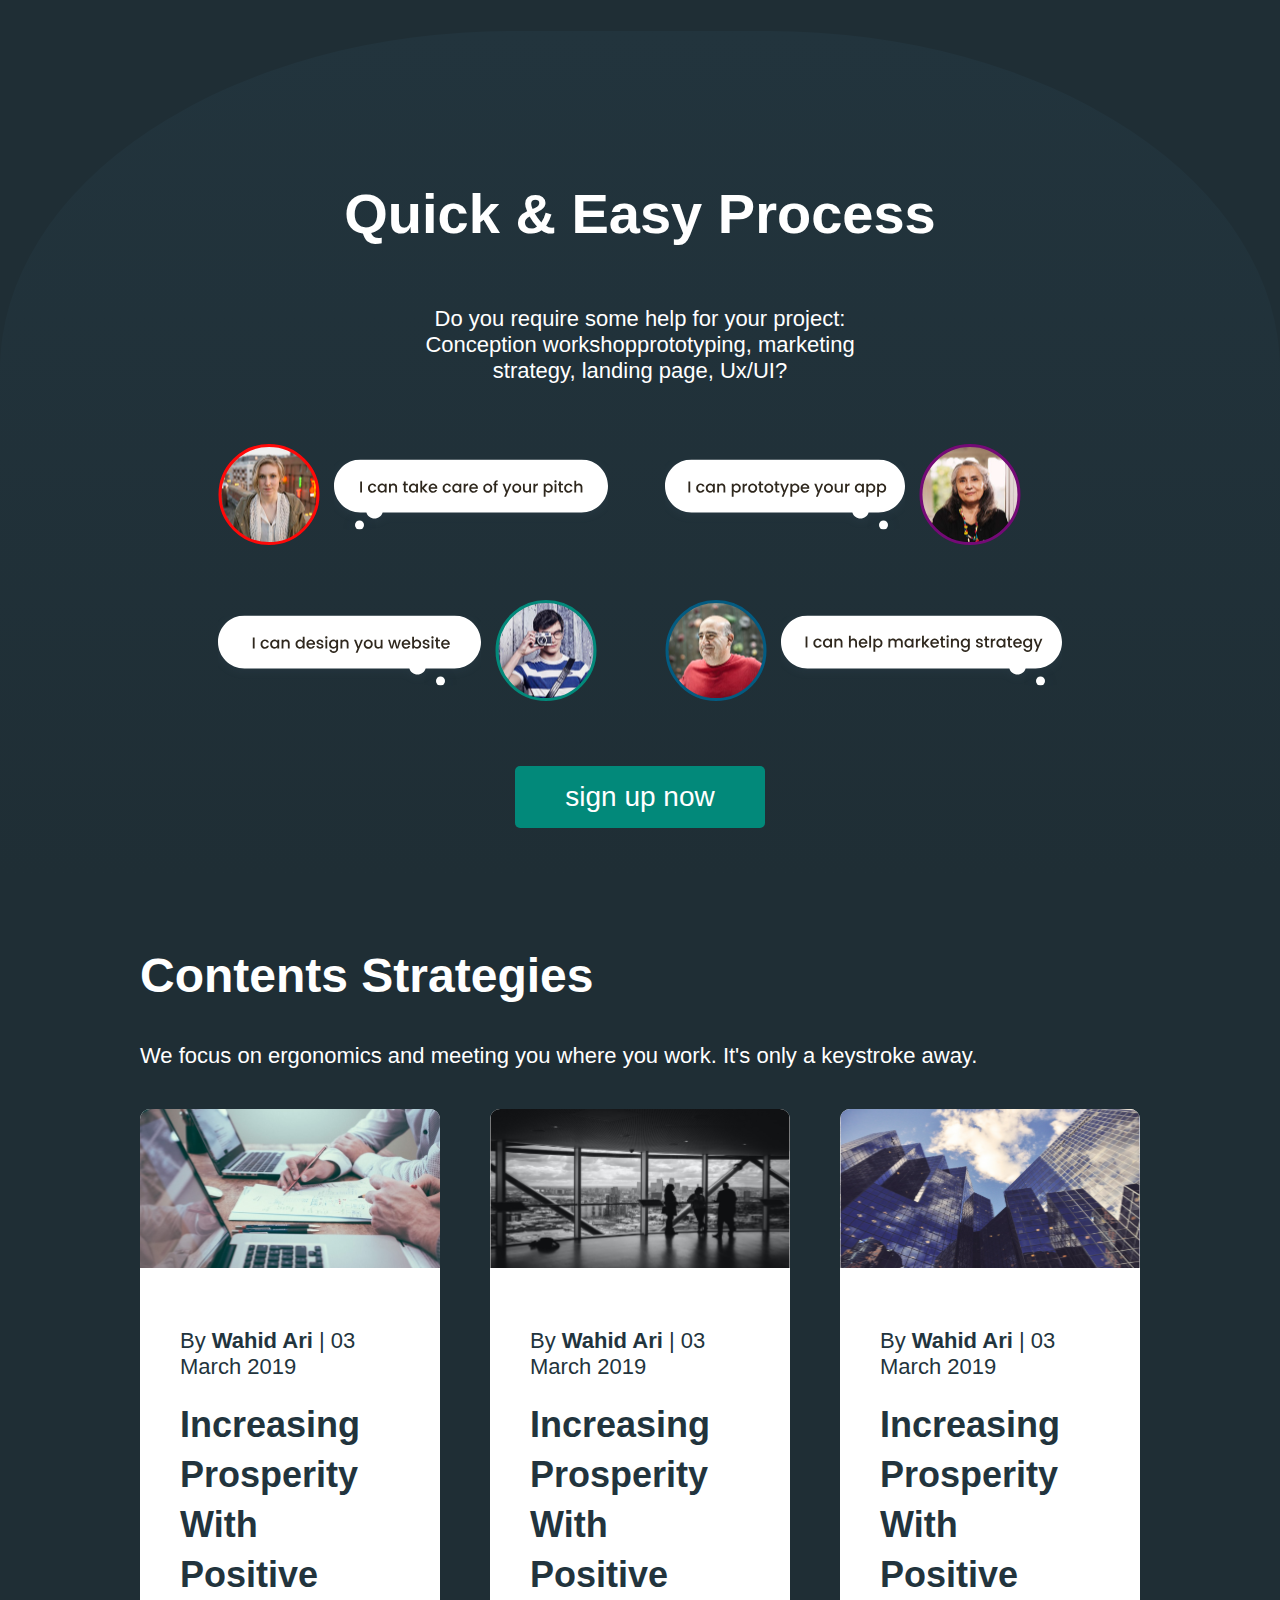
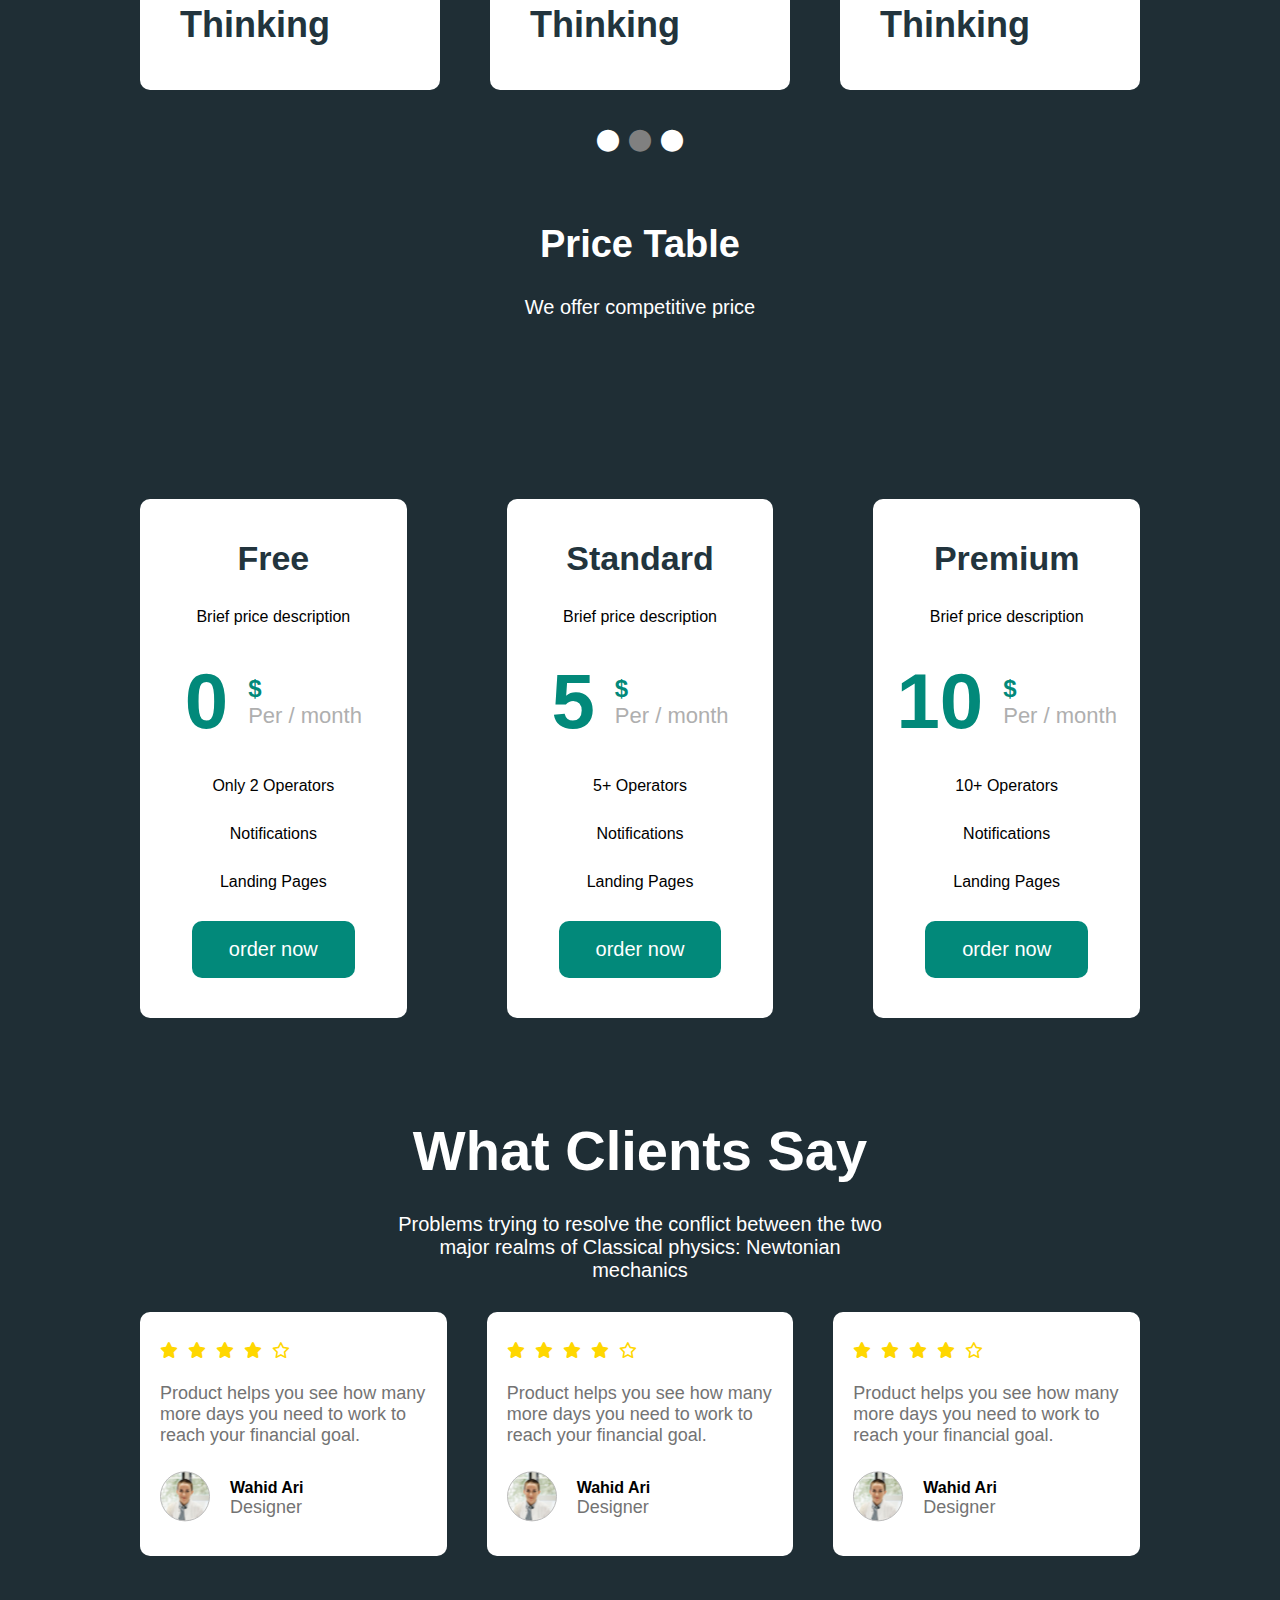
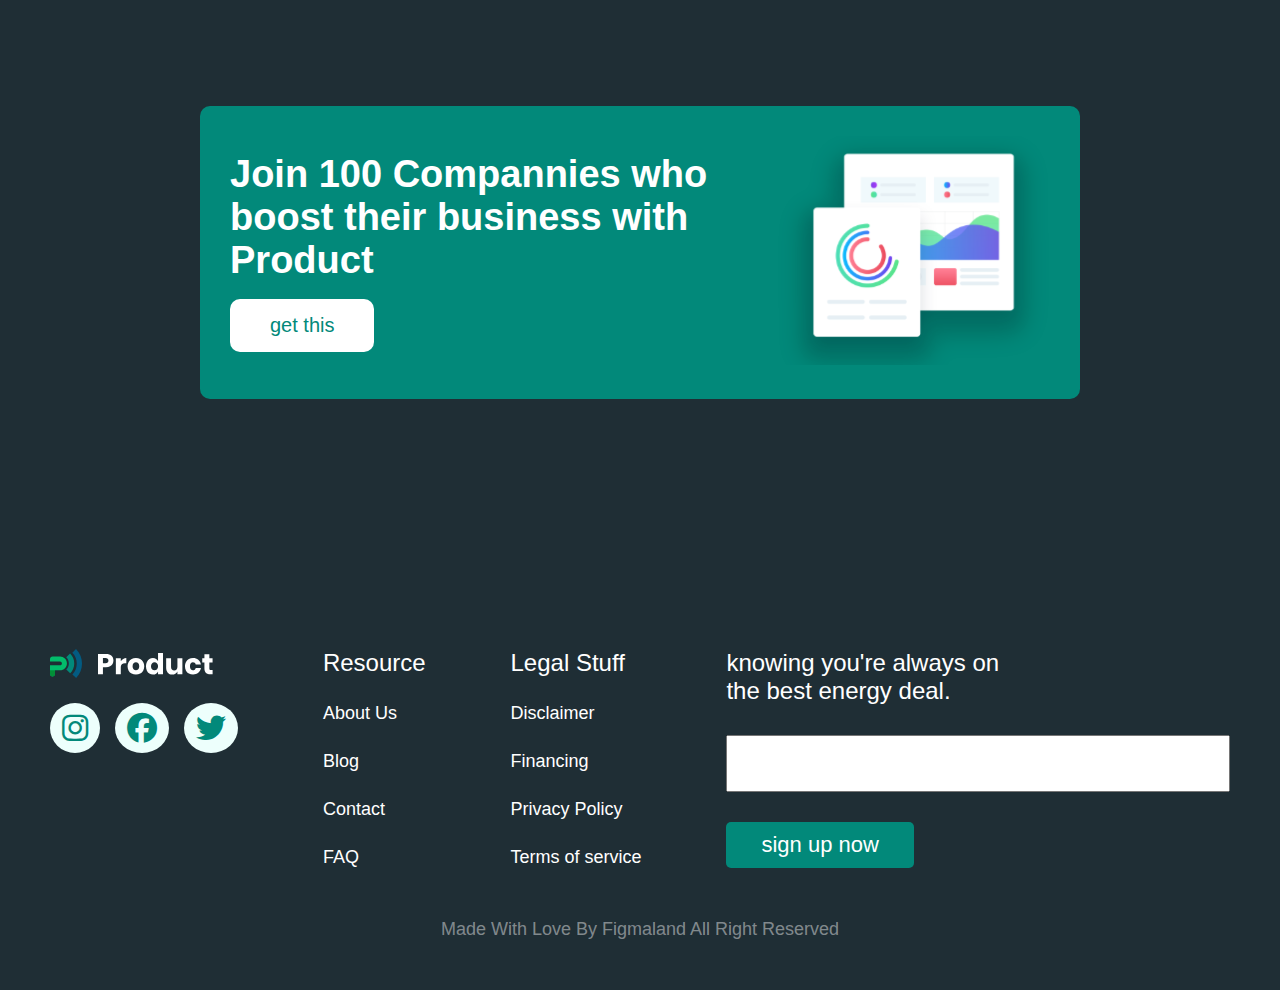
==== commit 12f2fcd9: "main" ====
--- a/index.html
+++ b/index.html
@@ -21,9 +21,9 @@
         <div class="nav-links2">
           <ul class="nav-2">
             <li><a href="#">Home</a></li>
-            <li><a href="#">Product</a></li>
+            <li><a href="./pages/pricing.html">Pricing</a></li>
             <li><a href="./pages/customer.html">Customers</a></li>
-            <li><a href="./pages/pricing.html">Pricing</a></li>
+            <li><a href="./pages/business.html">Business</a></li>
           </ul>
 
           <button onclick="save()">
@@ -35,9 +35,9 @@
         <div class="nav-right">
           <ul class="nav-links">
             <li class="links1"><a href="#">Home</a></li>
-            <li class="links1"><a href="#">Product</a></li>
+            <li class="links1"><a href="./pages/pricing.html">Pricing</a></li>
             <li class="links1"><a href="./pages/customer.html">Customers</a></li>
-            <li class="links1"><a href="./pages/pricing.html">Pricing</a></li>
+            <li class="links1"><a href="./pages/business.html">Business</a></li>
           </ul>
           <button class="nav-btn2">sign in</button>
           <button class="nav-btn">sign up</button>
--- a/css/style.min.css
+++ b/css/style.min.css
@@ -1 +1 @@
-*{padding:0;margin:0;box-sizing:border-box;list-style:none;text-decoration:none;font-family:sans-serif}* i{cursor:pointer}* button{cursor:pointer}main{width:100%;background-color:#1f2e35;padding:50px 0 100px}header{width:100%;height:100px;padding:0 120px;display:flex;flex-direction:column;justify-content:center;position:sticky;top:0;gap:20px;background-color:#1f2e35;z-index:999}header nav{animation-name:navigation;animation-timing-function:ease;animation-duration:1s;width:100%;display:flex;justify-content:space-between;align-items:center;padding:0 20px;position:sticky;top:0}header nav .logo{display:flex;align-items:center;gap:15px}header nav .logo span img{cursor:pointer}header nav .nav-links{display:flex;gap:2px;align-items:center}header nav .nav-links li a{color:#fff;padding:5px 15px;border:2px solid rgba(0,0,0,0);transition:.6s;border-radius:5px;font-size:16px;font-weight:600;letter-spacing:2px}header nav .nav-links li a:focus{color:red}header nav .nav-links2{width:100%;-webkit-backdrop-filter:blur(10px);backdrop-filter:blur(10px);height:100vh;position:absolute;top:0;left:0;transform:translateX(-150%);transition:.8s;z-index:999;display:flex;padding-top:100px;flex-direction:column;gap:80px}header nav .nav-links2 .nav-2{display:flex;flex-direction:column;gap:50px;width:100%;align-items:center}header nav .nav-links2 .nav-2 li a{padding:10px 40px;border-radius:10px;color:#2a2a2a;background-color:#f0f8ff;box-shadow:1px 1px 10px gray;font-size:18px;transition:.5s}header nav .nav-links2 .nav-2 li a:hover{box-shadow:1px 1px 10px #202e3d}header nav .nav-links2 button{position:absolute;top:20px;right:20px;border:none;background:rgba(0,0,0,0)}header nav .nav-links2 button i{font-size:24px;color:#2a2a2a;transition:.2s;background-color:#f0f8ff;padding:6px 10px;border-radius:5px}header nav .nav-links2 button i:active{transform:rotate(720deg);transform:translateX(-100px)}header nav .nav-right{display:flex;align-items:center;gap:20px}header nav .nav-right .nav-btn{padding:15px 40px;border:none;border-radius:10px;color:#fff;font-size:16px;cursor:pointer;background-color:#02897a;transition:.6s}header nav .nav-right .nav-btn:hover{box-shadow:5px 5px 3px #02897a}header nav .nav-right .nav-btn2{background-color:rgba(0,0,0,0);padding:15px 40px;border:1px solid #02897a;border-radius:10px;color:#fff;font-size:16px;cursor:pointer;transition:.6s}header nav .nav-right .nav-btn2:hover{box-shadow:5px 5px 3px #02897a}header nav .nav-right .upp-btn{border-radius:50%;outline:none;border:none;display:flex;justify-content:center;align-items:center;display:none}header nav .nav-right .upp-btn i{display:flex;justify-content:center;align-items:center;color:#202e3d;cursor:pointer;font-size:22px;transition:.5s;background-color:#f0f8ff;padding:6px 10px;border-radius:5px}header .nav22 p{color:#e4e4e4}@media(max-width: 786px){header{padding:0 20px}header nav ul .links1{display:none}header nav .nav-right .upp-btn{display:block}}.navbar.active .nav-links2{transform:translateX(0)}.navbar.active .nav-right .upp-btn{transition:.4s;transform:translateX(600px)}.body.avtive .main{background-color:#fff}@keyframes navigation{0%{transform:translateY(-120px)}100%{transform:translateX(0)}}.hero{display:flex;padding:0 140px}.hero .hero-info{flex:1;display:flex;flex-direction:column;justify-content:center;gap:40px;padding-right:15%;animation-name:hero-left;animation-timing-function:ease;animation-duration:1s}.hero .hero-info h1{font-size:48px;color:#fff}.hero .hero-info p{font-size:18px;color:#fff}.hero .hero-info .hero-play{display:flex;align-items:center;gap:40px}.hero .hero-info .hero-play .hero-btn{padding:20px 50px;border:none;border-radius:10px;color:#fff;background-color:#02897a;font-size:18px;cursor:pointer;transition:.6s}.hero .hero-info .hero-play .hero-btn:hover{box-shadow:5px 5px 3px #02897a}.hero .hero-info .hero-play .hero-play__icon{display:flex;align-items:center;gap:20px}.hero .hero-info .hero-play .hero-play__icon i{color:#02897a;font-size:25px}.hero .hero-info .hero-play .hero-play__icon ul li a{font-size:24px;text-decoration:underline;color:#02897a}.hero .hero-img{flex:1.3;animation-name:hero-right;animation-timing-function:ease;animation-duration:1s}.hero .hero-img img{width:100%}@keyframes hero-left{0%{transform:translateX(-500px)}100%{transform:translateX(0)}}@keyframes hero-right{0%{transform:translateX(500px)}100%{transform:translateX(0)}}.product{width:100%;display:flex;flex-direction:column;align-items:center;gap:40px;padding:50px 0;border-radius:0 0 50% 50%;background:linear-gradient(to bottom, #1F2E35, #22343D)}.product h1{color:#fff;font-size:48px}.product .product-items{width:100%;display:flex;gap:30px;padding:30px 140px}.product .product-items .product-item{flex:1;display:flex;flex-direction:column;gap:20px}.product .product-items .product-item h2{color:#fff;font-size:32px}.product .product-items .product-item p{color:#fff;font-size:22px}.product .product-btn{padding:15px 40px;border-radius:10px;border:none;background-color:#02897a;font-size:28px;color:#fff}.cards{width:100%;padding:50px 140px;display:flex;gap:100px}.cards .card-img{flex:1}.cards .card-img img{width:100%}.cards .card-info{flex:1;display:flex;flex-direction:column;justify-content:center;gap:48px}.cards .card-info h5{color:#fff;font-size:28px}.cards .card-info h2{font-size:56px;color:#fff}.cards .card-info p{font-size:25px;color:#fff;width:80%;font-weight:100}.quick{width:100%;display:flex;flex-direction:column;gap:60px;align-items:center;padding:150px 0 50px;border-radius:40% 40% 0% 0%;background:linear-gradient(to top, #1F2E35, #22343D)}.quick h1{font-size:56px;color:#fff}.quick p{font-size:22px;color:#fff;width:40%;text-align:center}.quick .quick-img{display:grid;grid-template-columns:repeat(2, 1fr);gap:50px}.quick .quick-btn{padding:15px 50px;border-radius:5px;border:none;background-color:#02897a;font-size:28px;color:#fff}.content{width:100%;display:flex;flex-direction:column;padding:70px 140px 20px;gap:40px}.content h1{font-size:48px;color:#fff}.content p{font-size:22px;color:#fff}.content .content-items{width:100%;display:flex;gap:50px}.content .content-items .content-item{flex:1;display:flex;flex-direction:column;gap:20px;background-color:#fff;transition:.6s;border-radius:10px}.content .content-items .content-item:hover{box-shadow:1px 1px 10px #fff}.content .content-items .content-item img{width:100%;border-radius:10px 10px 0 0}.content .content-items .content-item .content-item__text{display:flex;flex-direction:column;gap:20px;padding:40px}.content .content-items .content-item .content-item__text p{color:#22343d}.content .content-items .content-item .content-item__text h3{color:#22343d;font-size:36px;line-height:50px}.content .content-sircle{display:flex;justify-content:center;gap:10px}.content .content-sircle i{font-size:22px;color:#fff}.content .content-sircle .sircle1{color:gray}.table{width:100%;display:flex;flex-direction:column;gap:30px;padding:50px 140px;align-items:center}.table .table-title{font-size:38px;color:#fff}.table .table-info{font-size:20px;color:#fff}.table .table-cards{width:100%;display:flex;gap:100px;padding-top:150px}.table .table-cards .table-card{background-color:#fff;flex:1;display:flex;flex-direction:column;align-items:center;gap:30px;padding:40px 0;transition:.6s;border-radius:10px}.table .table-cards .table-card .table-card__title{font-size:34px;color:#22343d}.table .table-cards .table-card .table-card__permonth{display:flex;gap:20px;align-items:center}.table .table-cards .table-card .table-card__permonth h1{font-size:78px;color:#02897a;font-weight:900}.table .table-cards .table-card .table-card__permonth span h2{color:#02897a;font-size:24px}.table .table-cards .table-card .table-card__permonth span p{color:#afafaf;font-size:22px}.table .table-cards .table-card .table-btn{padding:15px 35px;font-size:20px;border-radius:10px;border:2px solid rgba(0,0,0,0);color:#fff;background-color:#02897a}.table .table-cards .table-card:hover{background-color:#02897a;color:#fff}.table .table-cards .table-card:hover .table-card__title{color:#fff}.table .table-cards .table-card:hover .table-card__permonth h1{color:#fff}.table .table-cards .table-card:hover .table-card__permonth h2{color:#fff}.table .table-cards .table-card:hover .table-card__permonth p{color:#fff}.table .table-cards .table-card:hover .table-btn{background-color:#fff;color:#02897a}.clients{width:100%;display:flex;flex-direction:column;gap:30px;align-items:center;padding:50px 140px}.clients h1{font-size:56px;text-align:center;color:#fff}.clients p{font-size:20px;text-align:center;color:#fff;width:50%}.clients .clients-items{width:100%;display:flex;gap:40px}.clients .clients-items .clients-item{flex:1;background-color:#fff;display:flex;flex-direction:column;gap:25px;padding:30px 20px;border-radius:10px}.clients .clients-items .clients-item .stars{display:flex;gap:10px}.clients .clients-items .clients-item .stars i{color:gold}.clients .clients-items .clients-item p{font-size:18px;color:#737373;width:100%;text-align:start}.clients .clients-items .clients-item .client-img{display:flex;align-items:center;gap:20px}.biznes{width:100%;padding:100px 300px}.biznes .biznes-box{background-color:#02897a;border-radius:10px;padding:40px;display:flex}.biznes .biznes-box .biznes-info{flex:2;display:flex;flex-direction:column;justify-content:space-evenly}.biznes .biznes-box .biznes-info h1{font-size:50px;color:#fff}.biznes .biznes-box .biznes-info .biznes-btn{padding:15px 40px;font-size:20px;color:#02897a;background-color:#fff;border:none;border-radius:10px}.biznes .biznes-box .biznes-iimg{flex:1}.biznes .biznes-box .biznes-iimg img{width:100%}footer{width:100%;padding:50px 140px;background-color:#1f2e35}footer .footer-boxes{display:flex;justify-content:space-between;width:100%}footer .footer-boxes .footer-logo{display:flex;flex-direction:column;gap:20px}footer .footer-boxes .footer-logo .footer-logo__icons{display:flex;gap:15px}footer .footer-boxes .footer-logo .footer-logo__icons i{font-size:30px;padding:10px 12px;border-radius:50%;background-color:#edfffc;color:#02897a}footer .footer-boxes ul{display:flex;flex-direction:column;gap:20px}footer .footer-boxes ul li{font-size:24px;color:#fff}footer .footer-boxes ul li a{color:#fff;font-size:18px}footer .footer-boxes .footer-right{display:flex;flex-direction:column;gap:30px}footer .footer-boxes .footer-right p{color:#fff;font-size:24px;width:60%}footer .footer-boxes .footer-right .footer-input{width:100%}footer .footer-boxes .footer-right .footer-input input{width:100%;padding:15px 5px;font-size:20px;outline:none}footer .footer-boxes .footer-right .footer-btn{padding:10px 35px;font-size:22px;color:#fff;background-color:#02897a;border:none;border-radius:5px}footer .footer-last-info{font-size:18px;text-align:center;color:#fff;padding-top:50px}+*{padding:0;margin:0;box-sizing:border-box;list-style:none;text-decoration:none;font-family:sans-serif}* i{cursor:pointer}* button{cursor:pointer}main{width:100%;background-color:#1f2e35;padding:50px 0 100px}header{width:100%;height:100px;padding:0 120px;display:flex;flex-direction:column;justify-content:center;position:sticky;top:0;background-color:#1f2e35;z-index:999}header nav{animation-name:navigation;animation-timing-function:ease;animation-duration:1s;width:100%;display:flex;justify-content:space-between;align-items:center;padding:0 20px;position:sticky;top:0}header nav .logo{display:flex;align-items:center;gap:10px}header nav .logo span img{cursor:pointer}header nav .nav-links{display:flex;gap:2px;align-items:center}header nav .nav-links li a{color:#fff;padding:5px 15px;border:2px solid rgba(0,0,0,0);transition:.6s;border-radius:5px;font-size:16px;font-weight:600;letter-spacing:2px}header nav .nav-links li a:focus{color:red}header nav .nav-links2{width:100%;-webkit-backdrop-filter:blur(10px);backdrop-filter:blur(10px);height:100vh;position:absolute;top:0;left:0;transform:translateX(-150%);transition:.8s;z-index:999;display:flex;padding-top:100px;flex-direction:column;gap:80px}header nav .nav-links2 .nav-2{display:flex;flex-direction:column;gap:50px;width:100%;align-items:center}header nav .nav-links2 .nav-2 li a{padding:10px 40px;border-radius:10px;color:#2a2a2a;background-color:#f0f8ff;box-shadow:1px 1px 10px gray;font-size:18px;transition:.5s}header nav .nav-links2 .nav-2 li a:hover{box-shadow:1px 1px 10px #202e3d}header nav .nav-links2 button{position:absolute;top:20px;right:20px;border:none;background:rgba(0,0,0,0)}header nav .nav-links2 button i{font-size:24px;color:#2a2a2a;transition:.2s;background-color:#f0f8ff;padding:6px 10px;border-radius:5px}header nav .nav-links2 button i:active{transform:rotate(720deg);transform:translateX(-100px)}header nav .nav-right{display:flex;align-items:center;gap:20px}header nav .nav-right .userlogin{background-color:gray;border-radius:50%;border:none;color:#000;width:30px;height:30px;font-size:18px;display:none}header nav .nav-right .nav-btn{padding:15px 40px;border:none;border-radius:10px;color:#fff;font-size:16px;cursor:pointer;background-color:#02897a;transition:.6s}header nav .nav-right .nav-btn:hover{box-shadow:5px 5px 3px #02897a}header nav .nav-right .nav-btn2{background-color:rgba(0,0,0,0);padding:15px 40px;border:1px solid #02897a;border-radius:10px;color:#fff;font-size:16px;cursor:pointer;transition:.6s}header nav .nav-right .nav-btn2:hover{box-shadow:5px 5px 3px #02897a}header nav .nav-right .upp-btn{border-radius:50%;outline:none;border:none;display:flex;justify-content:center;align-items:center;display:none}header nav .nav-right .upp-btn i{display:flex;justify-content:center;align-items:center;color:#202e3d;cursor:pointer;font-size:22px;transition:.5s;background-color:#f0f8ff;padding:6px 10px;border-radius:5px}header .nav22 p{color:#e4e4e4}@media(max-width: 1400px){header{padding:0 50px}header nav .nav-right{gap:10px}header nav .nav-right .nav-links{gap:0}header nav .nav-right .nav-links a{padding:5px 10px;letter-spacing:0}header nav .nav-right .nav-btn{padding:10px 20px}header nav .nav-right .nav-btn2{padding:10px 20px}}@media(max-width: 992px){header{padding:0 30px}header .logo:nth-child(1){width:150px}header .logo:nth-child(1) img{width:100%}header nav .nav-right{gap:5px}header nav .nav-right .nav-links{gap:0}header nav .nav-right .nav-links a{padding:5px;letter-spacing:0}header nav .nav-right .nav-btn{padding:7px 20px;font-size:16px}header nav .nav-right .nav-btn2{padding:7px 20px;font-size:16px}}@media(max-width: 820px){header{padding:0 20px}header nav ul .links1{display:none}header nav .nav-right{gap:15px}header nav .nav-right .nav-btn,header nav .nav-right .nav-btn2{display:none}header nav .nav-right .userlogin{display:block}header nav .nav-right .upp-btn{display:block}}.navbar.active .nav-links2{transform:translateX(0)}.navbar.active .nav-right .upp-btn{transition:.4s;transform:translateX(600px)}.body.avtive .main{background-color:#fff}@keyframes navigation{0%{transform:translateY(-120px)}100%{transform:translateX(0)}}.hero{display:flex;padding:0 140px}.hero .hero-info{flex:1;display:flex;flex-direction:column;justify-content:center;gap:40px;padding-right:15%;animation-name:hero-left;animation-timing-function:ease;animation-duration:1s}.hero .hero-info h1{font-size:48px;color:#fff}.hero .hero-info p{font-size:18px;color:#fff}.hero .hero-info .hero-play{display:flex;align-items:center;gap:40px}.hero .hero-info .hero-play .hero-btn{padding:20px 50px;border:none;border-radius:10px;color:#fff;background-color:#02897a;font-size:18px;cursor:pointer;transition:.6s}.hero .hero-info .hero-play .hero-btn:hover{box-shadow:5px 5px 3px #02897a}.hero .hero-info .hero-play .hero-play__icon{display:flex;align-items:center;gap:20px}.hero .hero-info .hero-play .hero-play__icon i{color:#02897a;font-size:25px}.hero .hero-info .hero-play .hero-play__icon ul li a{font-size:24px;text-decoration:underline;color:#02897a}.hero .hero-img{flex:1.3;animation-name:hero-right;animation-timing-function:ease;animation-duration:1s}.hero .hero-img img{width:100%}@keyframes hero-left{0%{transform:translateX(-500px)}100%{transform:translateX(0)}}@keyframes hero-right{0%{transform:translateX(500px)}100%{transform:translateX(0)}}.product{width:100%;display:flex;flex-direction:column;align-items:center;gap:40px;padding:50px 0;border-radius:0 0 50% 50%;background:linear-gradient(to bottom, #1F2E35, #22343D)}.product h1{color:#fff;font-size:48px}.product .product-items{width:100%;display:flex;gap:30px;padding:30px 140px}.product .product-items .product-item{flex:1;display:flex;flex-direction:column;gap:20px}.product .product-items .product-item h2{color:#fff;font-size:32px}.product .product-items .product-item p{color:#fff;font-size:22px}.product .product-btn{padding:15px 40px;border-radius:10px;border:none;background-color:#02897a;font-size:28px;color:#fff}.cards{width:100%;padding:50px 140px;display:flex;gap:100px}.cards .card-img{flex:1}.cards .card-img img{width:100%}.cards .card-info{flex:1;display:flex;flex-direction:column;justify-content:center;gap:48px}.cards .card-info h5{color:#fff;font-size:28px}.cards .card-info h2{font-size:56px;color:#fff}.cards .card-info p{font-size:25px;color:#fff;width:80%;font-weight:100}.quick{width:100%;display:flex;flex-direction:column;gap:60px;align-items:center;padding:150px 0 50px;border-radius:40% 40% 0% 0%;background:linear-gradient(to top, #1F2E35, #22343D)}.quick h1{font-size:56px;color:#fff}.quick p{font-size:22px;color:#fff;width:40%;text-align:center}.quick .quick-img{display:grid;grid-template-columns:repeat(2, 1fr);gap:50px}.quick .quick-btn{padding:15px 50px;border-radius:5px;border:none;background-color:#02897a;font-size:28px;color:#fff}.content{width:100%;display:flex;flex-direction:column;padding:70px 140px 20px;gap:40px}.content h1{font-size:48px;color:#fff}.content p{font-size:22px;color:#fff}.content .content-items{width:100%;display:flex;gap:50px}.content .content-items .content-item{flex:1;display:flex;flex-direction:column;gap:20px;background-color:#fff;transition:.6s;border-radius:10px}.content .content-items .content-item:hover{box-shadow:1px 1px 10px #fff}.content .content-items .content-item img{width:100%;border-radius:10px 10px 0 0}.content .content-items .content-item .content-item__text{display:flex;flex-direction:column;gap:20px;padding:40px}.content .content-items .content-item .content-item__text p{color:#22343d}.content .content-items .content-item .content-item__text h3{color:#22343d;font-size:36px;line-height:50px}.content .content-sircle{display:flex;justify-content:center;gap:10px}.content .content-sircle i{font-size:22px;color:#fff}.content .content-sircle .sircle1{color:gray}.table{width:100%;display:flex;flex-direction:column;gap:30px;padding:50px 140px;align-items:center}.table .table-title{font-size:38px;color:#fff}.table .table-titlee{font-size:56px;color:#fff}.table .table-info{font-size:20px;color:#fff}.table .table-cards{width:100%;display:flex;gap:100px;padding-top:150px}.table .table-cards .table-card{background-color:#fff;flex:1;display:flex;flex-direction:column;align-items:center;gap:30px;padding:40px 0;transition:.6s;border-radius:10px}.table .table-cards .table-card .table-card__title{font-size:34px;color:#22343d}.table .table-cards .table-card .table-card__permonth{display:flex;gap:20px;align-items:center}.table .table-cards .table-card .table-card__permonth h1{font-size:78px;color:#02897a;font-weight:900}.table .table-cards .table-card .table-card__permonth span h2{color:#02897a;font-size:24px}.table .table-cards .table-card .table-card__permonth span p{color:#afafaf;font-size:22px}.table .table-cards .table-card .table-btn{padding:15px 35px;font-size:20px;border-radius:10px;border:2px solid rgba(0,0,0,0);color:#fff;background-color:#02897a}.table .table-cards .table-card:hover{background-color:#02897a;color:#fff}.table .table-cards .table-card:hover .table-card__title{color:#fff}.table .table-cards .table-card:hover .table-card__permonth h1{color:#fff}.table .table-cards .table-card:hover .table-card__permonth h2{color:#fff}.table .table-cards .table-card:hover .table-card__permonth p{color:#fff}.table .table-cards .table-card:hover .table-btn{background-color:#fff;color:#02897a}.clients{width:100%;display:flex;flex-direction:column;gap:30px;align-items:center;padding:50px 140px}.clients h1{font-size:56px;text-align:center;color:#fff}.clients p{font-size:20px;text-align:center;color:#fff;width:50%}.clients .clients-items{width:100%;display:flex;gap:40px}.clients .clients-items .clients-item{flex:1;background-color:#fff;display:flex;flex-direction:column;gap:25px;padding:30px 20px;border-radius:10px}.clients .clients-items .clients-item .stars{display:flex;gap:10px}.clients .clients-items .clients-item .stars i{color:gold}.clients .clients-items .clients-item p{font-size:18px;color:#737373;width:100%;text-align:start}.clients .clients-items .clients-item .client-img{display:flex;align-items:center;gap:20px}.biznes{width:100%;padding:100px 300px}.biznes .biznes-box{background-color:#02897a;border-radius:10px;padding:40px;display:flex}.biznes .biznes-box .biznes-info{flex:2;display:flex;flex-direction:column;justify-content:space-evenly}.biznes .biznes-box .biznes-info h1{font-size:50px;color:#fff}.biznes .biznes-box .biznes-info .biznes-btn{padding:15px 40px;font-size:20px;color:#02897a;background-color:#fff;border:none;border-radius:10px}.biznes .biznes-box .biznes-iimg{flex:1}.biznes .biznes-box .biznes-iimg img{width:100%}@media(max-width: 1650px){.biznes{padding:100px 250px}.biznes .biznes-box{background-color:#02897a;border-radius:10px;padding:40px;display:flex}.biznes .biznes-box .biznes-info{flex:2;display:flex;flex-direction:column;justify-content:space-evenly}.biznes .biznes-box .biznes-info h1{font-size:43px;color:#fff}.biznes .biznes-box .biznes-info .biznes-btn{padding:15px 40px;font-size:20px;color:#02897a;background-color:#fff;border:none;border-radius:10px}.biznes .biznes-box .biznes-iimg{flex:1}.biznes .biznes-box .biznes-iimg img{width:100%}}@media(max-width: 1400px){.biznes{padding:100px 200px}.biznes .biznes-box{background-color:#02897a;border-radius:10px;padding:30px;display:flex}.biznes .biznes-box .biznes-info{flex:2;display:flex;flex-direction:column;justify-content:space-evenly}.biznes .biznes-box .biznes-info h1{font-size:38px;color:#fff}.biznes .biznes-box .biznes-info .biznes-btn{padding:15px 40px;font-size:20px;color:#02897a;background-color:#fff;border:none;border-radius:10px}.biznes .biznes-box .biznes-img{flex:1}.biznes .biznes-box .biznes-img img{width:100%}}@media(max-width: 1200px){.biznes{padding:60px 150px}.biznes .biznes-box{background-color:#02897a;border-radius:10px;padding:30px;display:flex}.biznes .biznes-box .biznes-info{flex:2;display:flex;flex-direction:column;justify-content:space-evenly}.biznes .biznes-box .biznes-info h1{font-size:38px;color:#fff}.biznes .biznes-box .biznes-info .biznes-btn{padding:12px 30px;font-size:20px;color:#02897a;background-color:#fff;border:none;border-radius:10px}.biznes .biznes-box .biznes-img{flex:1}.biznes .biznes-box .biznes-img img{width:100%}}@media(max-width: 992px){.biznes{padding:60px 100px}.biznes .biznes-box{background-color:#02897a;border-radius:10px;padding:30px;display:flex;flex-direction:column}.biznes .biznes-box .biznes-info{order:2;flex:1;display:flex;flex-direction:column;justify-content:space-evenly;align-items:center;text-align:center;gap:15px}.biznes .biznes-box .biznes-info h1{font-size:26px;color:#fff}.biznes .biznes-box .biznes-info .biznes-btn{padding:12px 30px;font-size:20px;color:#02897a;background-color:#fff;border:none;border-radius:10px}.biznes .biznes-box .biznes-img{order:1;flex:1;width:100%}.biznes .biznes-box .biznes-img img{width:100%}}@media(max-width: 768px){.biznes{padding:20px 40px}.biznes .biznes-box{background-color:#02897a;border-radius:10px;padding:30px;display:flex;flex-direction:column}.biznes .biznes-box .biznes-info{order:2;flex:1;display:flex;flex-direction:column;justify-content:space-evenly;align-items:center;text-align:center;gap:15px}.biznes .biznes-box .biznes-info h1{font-size:26px;color:#fff}.biznes .biznes-box .biznes-info .biznes-btn{padding:12px 30px;font-size:20px;color:#02897a;background-color:#fff;border:none;border-radius:10px}.biznes .biznes-box .biznes-img{order:1;flex:1;width:100%}.biznes .biznes-box .biznes-img img{width:100%}}footer{width:100%;padding:50px 140px;background-color:#1f2e35}footer .footer-boxes{display:flex;justify-content:space-between;width:100%}footer .footer-boxes .footer-logo{display:flex;flex-direction:column;gap:20px}footer .footer-boxes .footer-logo .footer-logo__icons{display:flex;gap:15px}footer .footer-boxes .footer-logo .footer-logo__icons i{font-size:30px;padding:10px 12px;border-radius:50%;background-color:#edfffc;color:#02897a}footer .footer-boxes ul{display:flex;flex-direction:column;gap:20px}footer .footer-boxes ul li{font-size:24px;color:#fff}footer .footer-boxes ul li a{color:#fff;font-size:18px}footer .footer-boxes .footer-right{display:flex;flex-direction:column;gap:30px}footer .footer-boxes .footer-right p{color:#fff;font-size:24px;width:60%}footer .footer-boxes .footer-right .footer-input{width:100%}footer .footer-boxes .footer-right .footer-input input{width:100%;padding:15px 5px;font-size:20px;outline:none}footer .footer-boxes .footer-right .footer-btn{padding:10px 35px;font-size:22px;color:#fff;background-color:#02897a;border:none;border-radius:5px}footer .footer-last-info{font-size:18px;text-align:center;color:rgba(255,255,255,.442);padding-top:50px}@media(max-width: 1400px){footer{padding:50px}}@media(max-width: 1140px){footer{padding:50px}footer .footer-boxes{display:grid;grid-template-columns:repeat(2, 1fr);align-items:center;justify-content:center;gap:100px;align-content:center;margin-bottom:50px}footer .footer-boxes .footer-logo{align-items:end}footer .footer-boxes .footer-ul2{align-items:end}}@media(max-width: 768px){footer{padding:20px}footer .footer-boxes{display:grid;grid-template-columns:repeat(1, 1fr);align-items:center;justify-content:center;gap:100px;align-content:center;margin-bottom:50px}footer .footer-boxes .footer-logo{align-items:center}footer .footer-boxes ul{align-items:center}footer .footer-boxes .footer-ul2{align-items:center}footer .footer-boxes .footer-right{align-items:center;text-align:center}footer .footer-boxes .footer-right .footer-input{width:50%}}